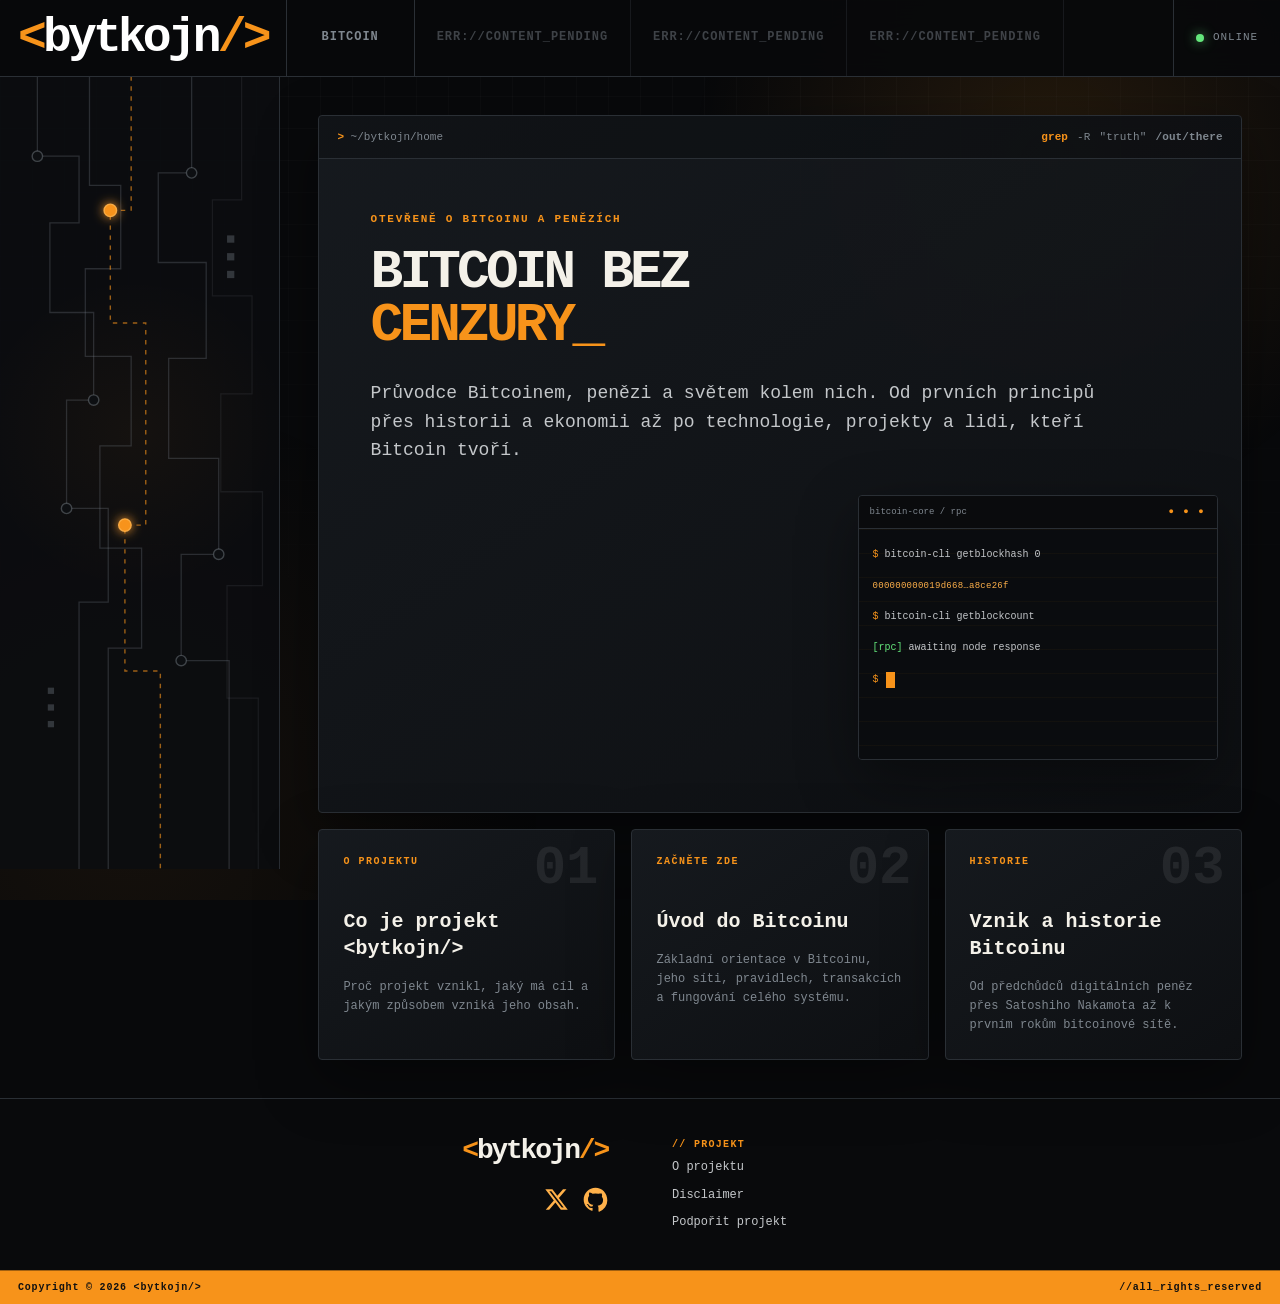
==== index.html @ 349be459 "Add files via upload" ====
<!doctype html>
<html lang="cs">
<head>
  <meta charset="utf-8">
  <meta name="viewport" content="width=device-width, initial-scale=1">
  <meta http-equiv="refresh" content="0; url=./home.html">
  <title>BYTKOJN</title>
</head>
<body>
  <script>
    window.location.replace(
      "./home.html" + window.location.search + window.location.hash
    );
  </script>
</body>
</html>
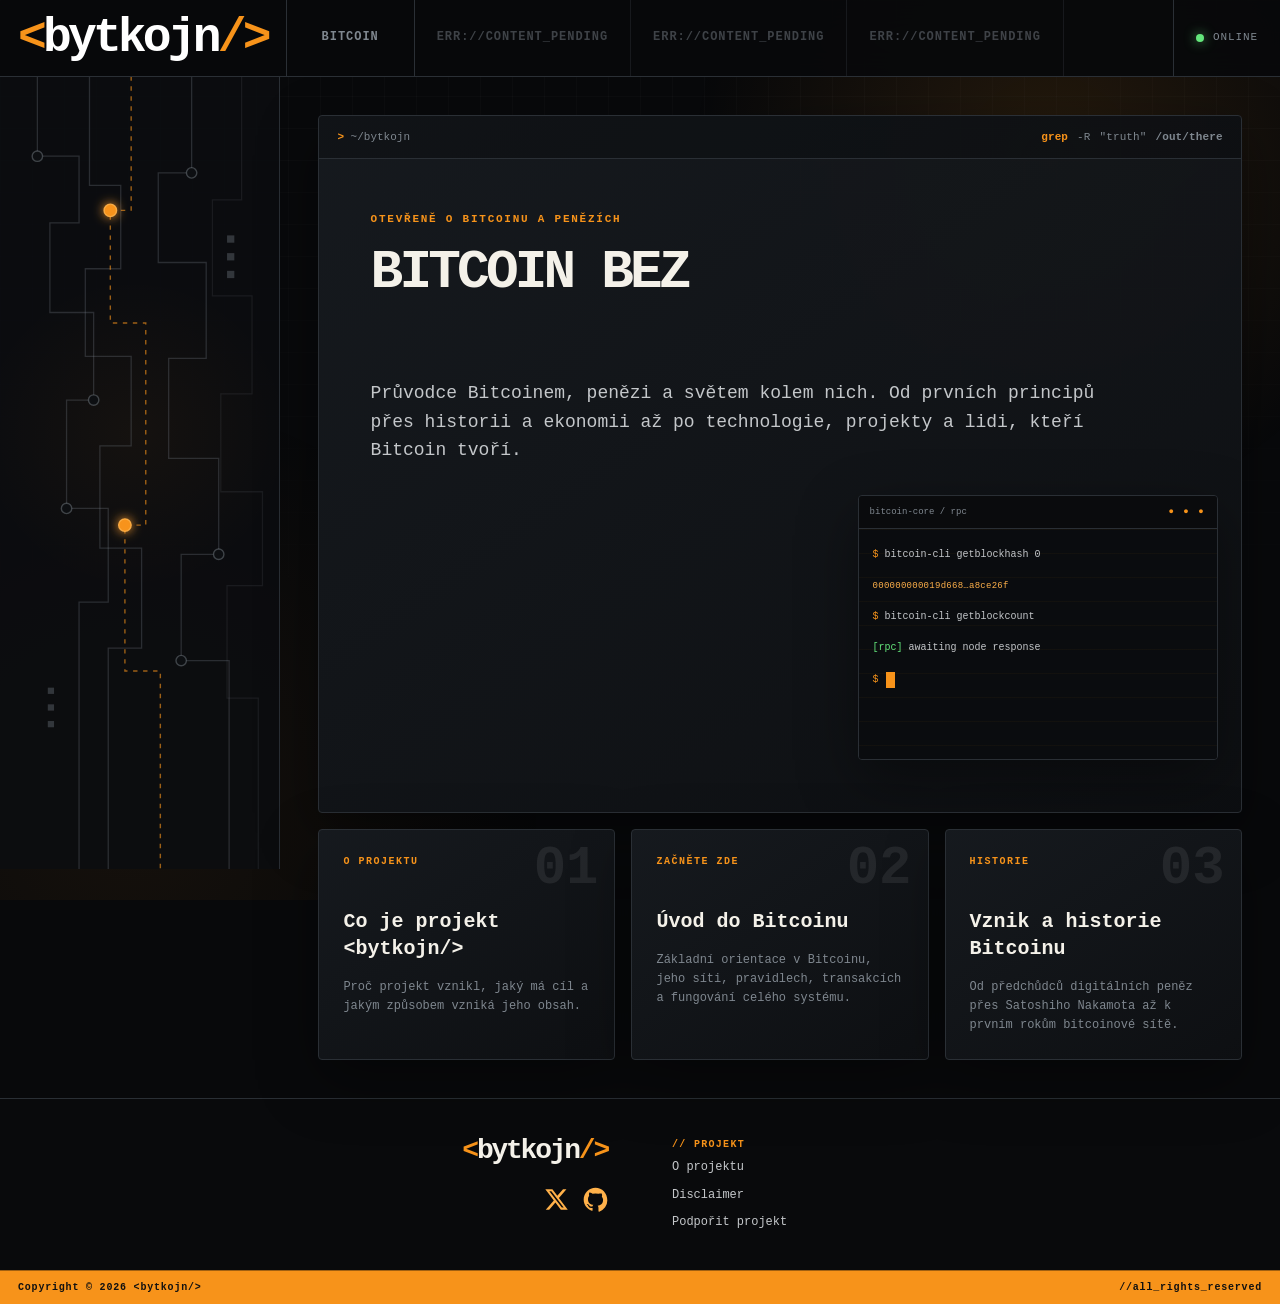
==== commit 6b110c8c: "Add files via upload" ====
--- a/index.html
+++ b/index.html
@@ -1,16 +1,235 @@
-<!doctype html>
+<!DOCTYPE html>
 <html lang="cs">
-<head>
-  <meta charset="utf-8">
-  <meta name="viewport" content="width=device-width, initial-scale=1">
-  <meta http-equiv="refresh" content="0; url=./home.html">
-  <title>BYTKOJN</title>
-</head>
-<body>
-  <script>
-    window.location.replace(
-      "./home.html" + window.location.search + window.location.hash
-    );
-  </script>
-</body>
-</html>
+  <head>
+    <meta charset="utf-8">
+    <meta name="viewport" content="width=device-width, initial-scale=1.0">
+
+    <meta
+      name="description"
+      content="&lt;bytkojn/&gt; – průvodce Bitcoinem, penězi a světem kolem nich. Od základních principů přes historii a ekonomii až po technologie."
+    >
+    <meta name="theme-color" content="#0a0b0d">
+
+    <meta property="og:locale" content="cs_CZ">
+    <meta property="og:type" content="website">
+    <meta property="og:site_name" content="&lt;bytkojn/&gt;">
+    <meta
+      property="og:title"
+      content="&lt;bytkojn/&gt; // Otevřeně o Bitcoinu a penězích"
+    >
+    <meta
+      property="og:description"
+      content="Průvodce Bitcoinem, penězi a světem kolem nich."
+    >
+    <meta property="og:url" content="https://bytkojn.cz/">
+
+    <meta name="twitter:card" content="summary">
+    <meta
+      name="twitter:title"
+      content="&lt;bytkojn/&gt; // Otevřeně o Bitcoinu a penězích"
+    >
+    <meta
+      name="twitter:description"
+      content="Průvodce Bitcoinem, penězi a světem kolem nich."
+    >
+
+    <link rel="canonical" href="https://bytkojn.cz/">
+    <link rel="icon" href="assets/media/favicon.svg" type="image/svg+xml">
+    <link rel="stylesheet" href="assets/css/styles.css?v=20260813-1">
+
+    <title>&lt;bytkojn/&gt; // Otevřeně o Bitcoinu a penězích</title>
+  </head>
+
+  <body class="page-home">
+    <div class="background-grid" aria-hidden="true"></div>
+
+    <header class="topbar" id="siteHeader"></header>
+
+    <div class="app-shell">
+      <aside
+        class="sidebar is-home"
+        id="sidebar"
+        aria-label="Dekorativní motiv úvodní stránky"
+        aria-hidden="true"
+      >
+        <div class="sidebar-home-visual" aria-hidden="true">
+          <svg
+            class="sidebar-circuit"
+            viewBox="0 0 280 760"
+            preserveAspectRatio="xMidYMid slice"
+          >
+            <defs>
+              <filter id="circuitGlow" x="-100%" y="-100%" width="300%" height="300%">
+                <feGaussianBlur stdDeviation="5" result="blur"></feGaussianBlur>
+                <feMerge>
+                  <feMergeNode in="blur"></feMergeNode>
+                  <feMergeNode in="SourceGraphic"></feMergeNode>
+                </feMerge>
+              </filter>
+            </defs>
+
+            <path
+              class="circuit-trace"
+              d="M42 0 V76 H82 V140 H54 V226 H96 V310 H70 V414 H110 V504 H82 V760"
+            ></path>
+            <path
+              class="circuit-trace"
+              d="M92 0 V104 H122 V184 H88 V268 H132 V354 H102 V452 H142 V548 H110 V760"
+            ></path>
+            <path
+              class="circuit-trace"
+              d="M190 0 V92 H158 V178 H204 V270 H168 V366 H216 V458 H180 V560 H226 V760"
+            ></path>
+            <path
+              class="circuit-trace circuit-trace-faint"
+              d="M238 0 V118 H210 V210 H248 V304 H218 V398 H258 V488 H224 V596 H254 V760"
+            ></path>
+            <path
+              class="circuit-trace circuit-trace-active"
+              d="M132 0 V128 H112 V236 H146 V430 H126 V570 H160 V760"
+            ></path>
+
+            <circle class="circuit-node" cx="42" cy="76" r="5"></circle>
+            <circle class="circuit-node" cx="96" cy="310" r="5"></circle>
+            <circle class="circuit-node" cx="70" cy="414" r="5"></circle>
+            <circle class="circuit-node" cx="190" cy="92" r="5"></circle>
+            <circle class="circuit-node" cx="216" cy="458" r="5"></circle>
+            <circle class="circuit-node" cx="180" cy="560" r="5"></circle>
+
+            <circle
+              class="circuit-node circuit-node-active"
+              cx="112"
+              cy="128"
+              r="6"
+              filter="url(#circuitGlow)"
+            ></circle>
+            <circle
+              class="circuit-node circuit-node-active circuit-node-delay"
+              cx="126"
+              cy="430"
+              r="6"
+              filter="url(#circuitGlow)"
+            ></circle>
+
+            <g class="circuit-marks">
+              <rect x="224" y="152" width="7" height="7"></rect>
+              <rect x="224" y="169" width="7" height="7"></rect>
+              <rect x="224" y="186" width="7" height="7"></rect>
+              <rect x="52" y="586" width="6" height="6"></rect>
+              <rect x="52" y="602" width="6" height="6"></rect>
+              <rect x="52" y="618" width="6" height="6"></rect>
+            </g>
+          </svg>
+        </div>
+      </aside>
+
+      <main class="content-area" id="mainContent">
+        <section class="hero-panel">
+          <div class="terminal-bar">
+            <div class="terminal-path">~/bytkojn</div>
+
+            <div class="terminal-meta" aria-label="Terminálový motiv">
+              <span class="term-cmd">grep</span>
+              <span class="term-flag">-R</span>
+              <span class="term-query">"truth"</span>
+              <span class="term-search-path">/out/there</span>
+            </div>
+          </div>
+
+          <div class="hero-layout">
+            <div class="hero-copy">
+              <p class="hero-kicker">OTEVŘENĚ O BITCOINU A PENĚZÍCH</p>
+
+              <h1 id="contentTitle" aria-label="Bitcoin bez pozlátka">
+                Bitcoin bez
+                <span class="rotating-line">
+                  <span class="rotating-word" id="rotatingWord" aria-hidden="true">
+                    pozlátka
+                  </span>
+                </span>
+              </h1>
+
+              <p class="hero-lead">
+                Průvodce Bitcoinem, penězi a světem kolem nich. Od prvních
+                principů přes historii a ekonomii až po technologie, projekty a lidi,
+                kteří Bitcoin tvoří.
+              </p>
+            </div>
+
+            <div class="node-card" aria-label="Ukázka příkazu Bitcoin Core">
+              <div class="node-card-header">
+                <span>bitcoin-core / rpc</span>
+                <span class="window-dots" aria-hidden="true">● ● ●</span>
+              </div>
+
+              <div class="node-screen">
+                <p>
+                  <span class="prompt">$</span>
+                  bitcoin-cli getblockhash 0
+                </p>
+
+                <p class="hash-output">000000000019d668…a8ce26f</p>
+
+                <p>
+                  <span class="prompt">$</span>
+                  bitcoin-cli getblockcount
+                </p>
+
+                <p>
+                  <span class="log-ok">[rpc]</span>
+                  awaiting node response
+                </p>
+
+                <p class="cursor-line">
+                  <span class="prompt">$</span>
+                  <span class="cursor" aria-hidden="true"></span>
+                </p>
+              </div>
+            </div>
+          </div>
+        </section>
+
+        <section class="card-grid" aria-label="Vybraná témata">
+          <a class="info-card" href="projekt/o-projektu.html">
+            <span class="card-index">01</span>
+            <p class="card-label">O PROJEKTU</p>
+            <h2>Co je projekt &lt;bytkojn/&gt;</h2>
+            <p>
+              Proč projekt vznikl, jaký má cíl a jakým způsobem vzniká jeho obsah.
+            </p>
+          </a>
+
+          <a class="info-card" href="bitcoin/uvod.html">
+            <span class="card-index">02</span>
+            <p class="card-label">ZAČNĚTE ZDE</p>
+            <h2>Úvod do Bitcoinu</h2>
+            <p>
+              Základní orientace v Bitcoinu, jeho síti, pravidlech, transakcích
+              a fungování celého systému.
+            </p>
+          </a>
+
+          <a class="info-card" href="bitcoin/vznik-a-historie.html">
+            <span class="card-index">03</span>
+            <p class="card-label">HISTORIE</p>
+            <h2>Vznik a historie Bitcoinu</h2>
+            <p>
+              Od předchůdců digitálních peněz přes Satoshiho Nakamota až k prvním
+              rokům bitcoinové sítě.
+            </p>
+          </a>
+        </section>
+      </main>
+    </div>
+
+    <footer class="site-footer" id="siteFooter"></footer>
+
+    <noscript>
+      <div class="noscript-message">
+        Bez JavaScriptu zůstává obsah stránky dostupný; vypnuté budou pouze drobné interakce.
+      </div>
+    </noscript>
+
+    <script src="assets/js/app.js?v=20260813-2"></script>
+  </body>
+</html>
--- a/assets/css/styles.css
+++ b/assets/css/styles.css
@@ -0,0 +1,5368 @@
+/* ========================================================================
+   BYTKOJN – HLAVNÍ STYLY
+   Tento soubor řídí celý vzhled webu: barvy, rozložení, tlačítka,
+   navigaci, responzivitu i drobné animace.
+   ======================================================================== */
+
+/* ------------------------------------------------------------------------
+   BAREVNÉ A ROZMĚROVÉ PROMĚNNÉ
+   Hodnoty zde můžeš později měnit na jednom místě.
+   ------------------------------------------------------------------------ */
+:root {
+  --bitcoin-orange: #f7931a;
+  --bitcoin-orange-light: #ffb14a;
+  --background: #08090b;
+  --background-soft: #0d0f12;
+  --panel: #111418;
+  --panel-light: #171b20;
+  --line: #2a2f35;
+  --line-strong: #3a4149;
+  --text: #f4f1e9;
+  --text-body: #c8cac7;
+  --text-soft: #c4c7ca;
+  --muted: #7f878f;
+  --success: #63e67b;
+  --warning: #f4d35e;
+  --topbar-height: 74px;
+  --sidebar-width: 280px;
+  --radius: 4px;
+  --shadow: 0 20px 60px rgba(0, 0, 0, 0.38);
+
+  /* Společné maximální šířky vycentrovaného obsahu. */
+  --content-wide: 1320px;
+  --content-article: 1180px;
+  --content-prose: 920px;
+
+  /*
+    Programátorský font bez nutnosti stahovat externí soubor.
+    Prohlížeč postupně zkouší fonty zleva. Na Windows obvykle použije
+    Cascadia Code nebo Consolas, na macOS Menlo nebo Monaco.
+  */
+  --font-mono: "Cascadia Code", "Cascadia Mono", Consolas, Menlo, Monaco, "Liberation Mono", "Courier New", monospace;
+
+}
+
+/* ------------------------------------------------------------------------
+   ZÁKLADNÍ RESET
+   Sjednocuje chování prvků v různých prohlížečích.
+   ------------------------------------------------------------------------ */
+* {
+  box-sizing: border-box;
+}
+
+html {
+  min-height: 100%;
+  scroll-behavior: smooth;
+}
+
+body {
+  min-height: 100vh;
+  margin: 0;
+  overflow-x: hidden;
+  color: var(--text);
+  background: var(--background);
+  font-family: var(--font-mono);
+  line-height: 1.6;
+}
+
+button,
+a {
+  font: inherit;
+}
+
+button {
+  color: inherit;
+}
+
+a {
+  color: inherit;
+  text-decoration: none;
+}
+
+strong {
+  color: var(--text);
+}
+
+::selection {
+  color: #111;
+  background: var(--bitcoin-orange);
+}
+
+/* ------------------------------------------------------------------------
+   POZADÍ
+   Jemná mřížka dodává technický a "node terminal" vzhled.
+   ------------------------------------------------------------------------ */
+.background-grid {
+  position: fixed;
+  inset: 0;
+  z-index: -2;
+  pointer-events: none;
+  background-image:
+    linear-gradient(rgba(255, 255, 255, 0.025) 1px, transparent 1px),
+    linear-gradient(90deg, rgba(255, 255, 255, 0.025) 1px, transparent 1px);
+  background-size: 32px 32px;
+  mask-image: linear-gradient(to bottom, black, transparent 85%);
+}
+
+body::before {
+  content: "";
+  position: fixed;
+  inset: 0;
+  z-index: -1;
+  pointer-events: none;
+  background:
+    radial-gradient(circle at 82% 18%, rgba(247, 147, 26, 0.12), transparent 28%),
+    radial-gradient(circle at 10% 90%, rgba(247, 147, 26, 0.06), transparent 30%);
+}
+
+/* ------------------------------------------------------------------------
+   HORNÍ HORIZONTÁLNÍ PANEL
+   position: sticky drží panel nahoře při rolování.
+   ------------------------------------------------------------------------ */
+.topbar {
+  position: sticky;
+  top: 0;
+  z-index: 50;
+  min-height: var(--topbar-height);
+  display: grid;
+  grid-template-columns: auto 1fr auto;
+  align-items: stretch;
+  border-bottom: 1px solid var(--line);
+  background: rgba(8, 9, 11, 0.94);
+  backdrop-filter: blur(16px);
+}
+.brand {
+  display: flex;
+  align-items: center;
+  gap: 10px;
+  min-width: var(--sidebar-width);
+  padding: 14px 24px;
+  border-right: 1px solid var(--line);
+}
+
+
+.top-navigation {
+  min-width: 0;
+  display: flex;
+  align-items: stretch;
+  overflow-x: auto;
+  scrollbar-width: thin;
+}
+
+.top-tab {
+  position: relative;
+
+  min-width: 128px;
+  padding: 0 22px;
+
+  display: inline-flex;
+  align-items: center;
+  justify-content: center;
+
+  border: 0;
+  border-right: 1px solid var(--line);
+
+  color: var(--muted);
+  background: transparent;
+
+  cursor: pointer;
+  text-transform: uppercase;
+  text-align: center;
+  letter-spacing: 0.08em;
+
+  font-size: 12px;
+  font-weight: 700;
+
+  transition:
+    color 160ms ease,
+    background 160ms ease;
+}
+
+.top-tab::after {
+  content: "";
+  position: absolute;
+  left: 18px;
+  right: 18px;
+  bottom: 0;
+  height: 3px;
+  background: var(--bitcoin-orange);
+  transform: scaleX(0);
+  transform-origin: left;
+  transition: transform 160ms ease;
+}
+
+.top-tab:hover,
+.top-tab:focus-visible {
+  color: var(--text);
+  background: rgba(255, 255, 255, 0.025);
+}
+
+.top-tab.is-active {
+  color: var(--text);
+  background: rgba(247, 147, 26, 0.06);
+}
+
+.top-tab.is-active::after {
+  transform: scaleX(1);
+}
+
+.node-status {
+  display: flex;
+  align-items: center;
+  gap: 9px;
+  padding: 0 22px;
+  border-left: 1px solid var(--line);
+  color: var(--muted);
+  font-size: 11px;
+  letter-spacing: 0.08em;
+}
+
+.status-dot {
+  width: 8px;
+  height: 8px;
+  border-radius: 50%;
+  background: var(--success);
+  box-shadow: 0 0 12px rgba(99, 230, 123, 0.75);
+}
+
+/* ------------------------------------------------------------------------
+   DVOUSLOUPCOVÉ ROZLOŽENÍ
+   Levý sloupec má pevnou šířku, pravý využije zbytek obrazovky.
+   ------------------------------------------------------------------------ */
+.app-shell {
+  min-height: calc(100vh - var(--topbar-height) - 34px);
+  display: grid;
+  grid-template-columns: var(--sidebar-width) minmax(0, 1fr);
+}
+
+/* ------------------------------------------------------------------------
+   LEVÝ VERTIKÁLNÍ PANEL
+   ------------------------------------------------------------------------ */
+/* Základní obal levého panelu.
+   Používá se jak pro úvodní grafiku, tak pro navigaci dalších sekcí. */
+.sidebar {
+  position: sticky;
+  top: var(--topbar-height);
+  align-self: start;
+
+  min-height: calc(100vh - var(--topbar-height) - 34px);
+
+  padding: 28px 18px;
+
+  border-right: 1px solid var(--line);
+
+  background: rgba(12, 14, 17, 0.92);
+}
+
+
+/* ------------------------------------------------------------------------
+   BĚŽNÁ NAVIGACE LEVÉHO PANELU
+   Zobrazuje se v Sekci 01, Sekci 02 a Sekci 03.
+   ------------------------------------------------------------------------ */
+
+.sidebar-heading {
+  padding: 0 10px 18px;
+  border-bottom: 1px solid var(--line);
+}
+
+.eyebrow {
+  color: var(--bitcoin-orange);
+
+  font-size: 10px;
+  font-weight: 800;
+  letter-spacing: 0.14em;
+}
+
+.sidebar-heading h2 {
+  margin: 8px 0 0;
+
+  font-size: 17px;
+  line-height: 1.3;
+}
+
+.side-navigation {
+  display: grid;
+  gap: 7px;
+
+  margin-top: 18px;
+}
+
+.side-link {
+  width: 100%;
+
+  display: grid;
+  grid-template-columns: 34px 1fr;
+  align-items: center;
+  gap: 8px;
+
+  padding: 12px 10px;
+
+  border: 1px solid transparent;
+  border-radius: var(--radius);
+
+  color: var(--muted);
+  background: transparent;
+
+  text-align: left;
+  cursor: pointer;
+
+  transition:
+    color 140ms ease,
+    border-color 140ms ease,
+    background 140ms ease,
+    transform 140ms ease;
+}
+
+.side-link:hover,
+.side-link:focus-visible {
+  color: var(--text);
+
+  border-color: var(--line);
+  background: var(--panel);
+
+  transform: translateX(3px);
+}
+
+.side-link.is-active {
+  color: var(--text);
+
+  border-color: rgba(247, 147, 26, 0.45);
+  background: rgba(247, 147, 26, 0.08);
+}
+
+.side-link-number {
+  color: var(--bitcoin-orange);
+  font-size: 10px;
+}
+
+.side-link-text {
+  font-size: 12px;
+  font-weight: 700;
+  letter-spacing: 0.03em;
+}
+
+.sidebar-note {
+  margin-top: 28px;
+  padding: 16px;
+
+  border: 1px dashed var(--line-strong);
+
+  color: var(--muted);
+  background: rgba(255, 255, 255, 0.015);
+
+  font-size: 11px;
+}
+
+.sidebar-note-label {
+  color: var(--bitcoin-orange);
+}
+
+.sidebar-note p {
+  margin: 8px 0 0;
+}
+
+
+/* ------------------------------------------------------------------------
+   GRAFICKÝ PANEL ÚVODNÍ STRÁNKY
+   Na úvodu nahrazuje běžnou navigaci.
+   ------------------------------------------------------------------------ */
+
+/* Ve výchozím stavu je grafika skrytá.
+   Zobrazí se pouze tehdy, když JavaScript přidá třídu is-home. */
+.sidebar-home-visual {
+  display: none;
+}
+
+
+/* Na úvodní stránce odstraníme původní odsazení,
+   aby grafika mohla využít celou plochu levého panelu. */
+.sidebar.is-home {
+  padding: 0;
+  overflow: hidden;
+}
+
+
+/* Zobrazení grafiky na úvodní stránce. */
+.sidebar.is-home .sidebar-home-visual {
+  display: block;
+}
+
+
+/* Skrytí běžné navigace na úvodní stránce. */
+.sidebar.is-home .sidebar-navigation-content {
+  display: none;
+}
+
+
+/* SVG grafika využije celou dostupnou šířku a výšku panelu. */
+.sidebar-circuit {
+  width: 100%;
+  height: calc(100vh - var(--topbar-height) - 34px);
+  min-height: 620px;
+
+  display: block;
+
+  background:
+    radial-gradient(
+      circle at 48% 45%,
+      rgba(247, 147, 26, 0.045),
+      transparent 34%
+    );
+}
+
+
+/* Základní šedé obvodové cesty. */
+.circuit-trace {
+  fill: none;
+
+  stroke: rgba(127, 135, 143, 0.27);
+  stroke-width: 1.3;
+  stroke-linecap: square;
+  stroke-linejoin: miter;
+
+  vector-effect: non-scaling-stroke;
+}
+
+
+/* Slabší vedlejší cesta. */
+.circuit-trace-faint {
+  stroke: rgba(127, 135, 143, 0.13);
+}
+
+
+/* Oranžová aktivní cesta. */
+.circuit-trace-active {
+  stroke: rgba(247, 147, 26, 0.62);
+  stroke-width: 1.4;
+
+  stroke-dasharray: 3 7;
+
+  animation: circuitSignal 12s linear infinite;
+}
+
+
+/* Běžné tlumené uzly. */
+.circuit-node {
+  fill: #0d0f12;
+
+  stroke: rgba(127, 135, 143, 0.45);
+  stroke-width: 1.4;
+
+  vector-effect: non-scaling-stroke;
+}
+
+
+/* Zvýrazněné oranžové uzly. */
+.circuit-node-active {
+  fill: var(--bitcoin-orange);
+  stroke: rgba(255, 177, 74, 0.9);
+
+  animation: circuitPulse 3.4s ease-in-out infinite;
+}
+
+
+/* Druhý aktivní uzel bliká s časovým posunem. */
+.circuit-node-delay {
+  animation-delay: 1.7s;
+}
+
+
+/* Drobné technické značky. */
+.circuit-marks {
+  fill: rgba(127, 135, 143, 0.34);
+}
+
+
+/* Pomalý pohyb čárkovaného oranžového signálu. */
+@keyframes circuitSignal {
+  to {
+    stroke-dashoffset: -100;
+  }
+}
+
+
+/* Jemné rozsvěcení oranžových uzlů. */
+@keyframes circuitPulse {
+  0%,
+  100% {
+    opacity: 0.55;
+  }
+
+  50% {
+    opacity: 1;
+  }
+}
+
+/* ------------------------------------------------------------------------
+   HLAVNÍ OBSAH
+   ------------------------------------------------------------------------ */
+.content-area {
+  min-width: 0;
+  padding: clamp(20px, 3vw, 44px);
+}
+
+/*
+  Levá navigace zůstává u levého okraje. Hlavní obsah uvnitř pravé části
+  je na širokých monitorech vycentrovaný a neroztahuje se bez omezení.
+*/
+.content-area > * {
+  width: min(var(--content-wide), 100%);
+  margin-left: auto;
+  margin-right: auto;
+}
+
+/* Dlouhé články používají užší čtecí rámec než grafické rozcestníky. */
+.page-bitcoin-article .content-area > .article-panel,
+.simple-page .simple-page-wrap {
+  width: min(var(--content-article), 100%);
+}
+
+.hero-panel,
+.info-card,
+.manifesto-panel,
+.node-card {
+  border: 1px solid var(--line);
+  border-radius: var(--radius);
+  background: linear-gradient(145deg, rgba(23, 27, 32, 0.94), rgba(14, 16, 19, 0.96));
+  box-shadow: var(--shadow);
+}
+
+.hero-panel {
+  position: relative;
+  overflow: hidden;
+}
+
+/* ------------------------------------------------------------------------
+   TERMINÁLOVÁ LIŠTA HLAVNÍHO PANELU
+   Vlevo zobrazuje aktuální cestu.
+   Vpravo je příkaz hledající výraz "truth" ve složce /out/there.
+   ------------------------------------------------------------------------ */
+
+.terminal-bar {
+  min-height: 43px;
+  display: flex;
+  align-items: center;
+  justify-content: space-between;
+  gap: 24px;
+
+  padding: 0 18px;
+  border-bottom: 1px solid var(--line);
+
+  color: var(--muted);
+  background: rgba(0, 0, 0, 0.24);
+
+  font-size: 11px;
+}
+
+/* Levá část terminálové lišty. */
+.terminal-path {
+  min-width: 0;
+  overflow: hidden;
+  white-space: nowrap;
+  text-overflow: ellipsis;
+}
+
+/* Oranžová šipka před cestou. */
+.terminal-path::before {
+  content: "> ";
+  color: var(--bitcoin-orange);
+  font-weight: 800;
+}
+
+/* Pravá část terminálové lišty. */
+.terminal-meta {
+  display: flex;
+  align-items: center;
+  gap: 9px;
+
+  flex: 0 0 auto;
+  white-space: nowrap;
+
+  font-size: 11px;
+  font-weight: 700;
+  letter-spacing: 0.01em;
+}
+
+/* Příkaz grep. */
+.term-cmd {
+  color: var(--bitcoin-orange);
+}
+
+/* Parametr příkazu -R. */
+.term-flag {
+  color: var(--muted);
+  font-weight: 400;
+}
+
+/* Hledaný výraz. */
+.term-query {
+  color: var(--muted);
+  font-weight: 400;
+}
+
+/* Cesta, ve které se hledá. */
+.term-search-path {
+  color: var(--muted);
+}
+
+.hero-layout {
+  position: relative;
+  z-index: 1;
+  display: grid;
+
+  /* Text vlevo, úzký terminál vpravo. */
+  grid-template-columns: minmax(0, 1fr) 290px;
+
+  gap: clamp(24px, 3vw, 48px);
+
+  /* Oba sloupce začínají nahoře. */
+  align-items: start;
+
+  padding: clamp(34px, 6vw, 84px);
+}
+
+.hero-kicker {
+  margin: 0 0 18px;
+  color: var(--bitcoin-orange);
+  font-size: 11px;
+  font-weight: 800;
+  letter-spacing: 0.16em;
+}
+
+/* ------------------------------------------------------------------------
+   HLAVNÍ DYNAMICKÝ NADPIS
+   Pevná část zní "Bitcoin bez" a poslední slovo mění JavaScript.
+   ------------------------------------------------------------------------ */
+
+.hero-copy {
+  min-width: 0;
+}
+
+.hero-copy h1 {
+  max-width: 820px;
+  margin: 0;
+
+  font-size: clamp(42px, 7vw, 96px);
+  line-height: 0.98;
+  letter-spacing: -0.07em;
+  text-transform: uppercase;
+}
+
+/*
+  Všechna rotující slova mají stále stejnou velikost.
+  Nadpis je jen celkově nastavený tak, aby se vešel vedle kompaktního terminálu.
+*/
+.page-home .hero-copy h1 {
+  max-width: 100%;
+  font-size: clamp(40px, 4.25vw, 68px);
+}
+
+
+/* Slovo, které se bude měnit:
+   pozlátka, mýtů, humbuku, zkratek... */
+.rotating-word {
+  display: inline-block;
+  color: var(--bitcoin-orange);
+
+  transition:
+    opacity 220ms ease,
+    transform 220ms ease;
+}
+
+/* Celý měnící se výraz je vždy na samostatném druhém řádku. */
+.rotating-line {
+  display: block;
+
+  /* Slovo a kurzor se od sebe neoddělí. */
+  white-space: nowrap;
+}
+
+/* JavaScript tuto třídu krátce přidá před výměnou slova. */
+.rotating-word.is-changing {
+  opacity: 0;
+  transform: translateY(-0.15em);
+}
+
+/* Blikající podtržítko je součástí měnícího se slova.
+   Při výměně proto zmizí a pohne se společně s ním. */
+.rotating-word::after {
+  content: "_";
+  display: inline-block;
+  margin-left: 0;
+
+  color: var(--bitcoin-orange);
+  animation: terminal-cursor-blink 1s step-end infinite;
+}
+
+.hero-lead {
+  max-width: 760px;
+  margin: 26px 0 0;
+  color: var(--text-soft);
+  font-size: clamp(14px, 1.5vw, 18px);
+}
+
+.hero-actions {
+  display: flex;
+  flex-wrap: wrap;
+  gap: 12px;
+  margin-top: 32px;
+}
+
+.primary-button,
+.secondary-button {
+  min-height: 46px;
+  display: inline-flex;
+  align-items: center;
+  justify-content: center;
+  padding: 0 18px;
+  border: 1px solid var(--bitcoin-orange);
+  border-radius: var(--radius);
+  cursor: pointer;
+  font-size: 11px;
+  font-weight: 900;
+  letter-spacing: 0.08em;
+  transition: transform 140ms ease, box-shadow 140ms ease, background 140ms ease, color 140ms ease;
+}
+
+.primary-button {
+  color: #111;
+  background: var(--bitcoin-orange);
+}
+
+.secondary-button {
+  color: var(--bitcoin-orange-light);
+  background: transparent;
+}
+
+.primary-button:hover,
+.secondary-button:hover,
+.primary-button:focus-visible,
+.secondary-button:focus-visible {
+  transform: translateY(-2px);
+  box-shadow: 0 10px 24px rgba(247, 147, 26, 0.18);
+}
+
+.secondary-button:hover,
+.secondary-button:focus-visible {
+  color: #111;
+  background: var(--bitcoin-orange);
+}
+
+/* ------------------------------------------------------------------------
+   TERMINÁLOVÁ KARTA
+   ------------------------------------------------------------------------ */
+.node-card {
+  width: 290px;
+  min-width: 0;
+
+  justify-self: end;
+  align-self: start;
+
+  /* Žádný posun směrem dolů. */
+  margin-top: 0;
+
+  overflow: hidden;
+  transform: rotate(0.6deg);
+}
+
+.node-card-header {
+  display: flex;
+  justify-content: space-between;
+  gap: 20px;
+  padding: 11px 14px;
+  border-bottom: 1px solid var(--line);
+  color: var(--muted);
+  background: #0a0b0d;
+  font-size: 10px;
+}
+
+.window-dots {
+  color: var(--bitcoin-orange);
+  letter-spacing: 4px;
+}
+
+.node-screen {
+  height: 335px;
+  padding: 24px 18px;
+  overflow: hidden;
+
+  color: var(--text-soft);
+
+  background:
+    linear-gradient(rgba(247, 147, 26, 0.035) 1px, transparent 1px),
+    #0a0c0f;
+
+  background-size: 100% 26px;
+  font-size: 11px;
+  line-height: 1.7;
+}
+
+.node-screen p {
+  margin: 0 0 20px;
+}
+
+/* Zkrácený hash genesis bloku v terminálu. */
+.hash-output {
+  color: var(--bitcoin-orange-light);
+  font-size: 10px;
+  letter-spacing: 0.03em;
+}
+
+.prompt,
+.log-warn {
+  color: var(--bitcoin-orange);
+}
+
+.log-ok {
+  color: var(--success);
+}
+
+.cursor-line {
+  display: flex;
+  align-items: center;
+  gap: 7px;
+}
+
+.cursor {
+  width: 9px;
+  height: 16px;
+  display: inline-block;
+  background: var(--bitcoin-orange);
+
+  /* Pouze dva stavy: viditelný / neviditelný. */
+  animation: cursor-blink 0.9s step-end infinite;
+}
+
+@keyframes cursor-blink {
+  0%,
+  49% {
+    opacity: 1;
+  }
+
+  50%,
+  100% {
+    opacity: 0;
+  }
+}
+
+/* ------------------------------------------------------------------------
+   INFORMAČNÍ KARTY
+   ------------------------------------------------------------------------ */
+.card-grid {
+  display: grid;
+  grid-template-columns: repeat(3, minmax(0, 1fr));
+  gap: 16px;
+  margin-top: 16px;
+  margin-left: auto;
+  margin-right: auto;
+}
+
+.info-card {
+  position: relative;
+  min-height: 230px;
+  display: block;
+  padding: 24px;
+  overflow: hidden;
+
+  /* Odkaz nebude mít vlastní barvu ani podtržení. */
+  color: inherit;
+  text-decoration: none;
+
+  transition:
+    transform 160ms ease,
+    border-color 160ms ease,
+    box-shadow 160ms ease,
+    background 160ms ease;
+}
+
+/* Klikací karta. */
+.info-card[href] {
+  cursor: pointer;
+}
+
+/* Reakce při najetí myší. */
+.info-card[href]:hover {
+  transform: translateY(-4px);
+  border-color: rgba(247, 147, 26, 0.7);
+
+  background:
+    linear-gradient(
+      145deg,
+      rgba(247, 147, 26, 0.08),
+      rgba(14, 16, 19, 0.96)
+    );
+
+  box-shadow:
+    0 26px 64px rgba(0, 0, 0, 0.5),
+    0 0 24px rgba(247, 147, 26, 0.08);
+}
+
+/* Ovládání pomocí klávesnice. */
+.info-card[href]:focus-visible {
+  outline: 2px solid var(--bitcoin-orange);
+  outline-offset: 3px;
+}
+
+/* Karta bez zadané adresy nebude působit klikacím dojmem. */
+.info-card:not([href]) {
+  cursor: default;
+}
+
+
+.card-index {
+  position: absolute;
+  top: 12px;
+  right: 16px;
+  color: rgba(255, 255, 255, 0.08);
+  font-size: 54px;
+  font-weight: 900;
+  line-height: 1;
+}
+
+.card-label {
+  margin: 0 0 38px;
+  color: var(--bitcoin-orange);
+  font-size: 10px;
+  font-weight: 900;
+  letter-spacing: 0.15em;
+}
+
+.info-card h2 {
+  position: relative;
+  margin: 0;
+  font-size: 20px;
+  line-height: 1.35;
+}
+
+.info-card p:last-child {
+  position: relative;
+  margin: 16px 0 0;
+  color: var(--muted);
+  font-size: 12px;
+}
+
+/* ------------------------------------------------------------------------
+   SPODNÍ STAVOVÝ PANEL
+   ------------------------------------------------------------------------ */
+/* ------------------------------------------------------------------------
+   HLAVNÍ PATIČKA WEBU
+   ------------------------------------------------------------------------ */
+.site-footer {
+  border-top: 1px solid var(--line);
+  background: #090a0c;
+}
+
+.footer-main {
+  width: 100%;
+
+  display: grid;
+
+  /* Dva stejně široké kompaktní sloupce. */
+  grid-template-columns: 220px 220px;
+
+  /* Pevná, relativně malá mezera kolem středu obrazovky. */
+  column-gap: 64px;
+
+  /* Celá dvojice je přesně uprostřed obrazovky. */
+  justify-content: center;
+  align-items: start;
+
+  /* Výšla footeru */
+  padding:
+    clamp(26px, 3vw, 38px)
+    24px;
+}
+
+/* Logo a sociální odkazy. */
+.footer-identity {
+  display: flex;
+  flex-direction: column;
+  align-items: flex-end;
+  gap: 22px;
+}
+
+
+/* Stejný vzhled jako hlavní logo, ale bez rozměrů horního panelu. */
+.footer-brand {
+  display: inline-flex;
+  align-items: center;
+
+  font-family: var(--font-mono);
+  font-size: 1.75rem;
+  font-weight: 700;
+  line-height: 1;
+  letter-spacing: -0.08em;
+
+  white-space: nowrap;
+}
+
+.footer-brand-name {
+  color: var(--text);
+}
+
+.footer-brand:hover .footer-brand-name {
+  color: var(--bitcoin-orange);
+}
+
+.footer-brand:hover .brand-bracket,
+.footer-brand:hover .brand-slash {
+  color: var(--text);
+}
+
+
+/* Ikony X a GitHub. */
+.footer-socials {
+  display: flex;
+  align-items: center;
+  gap: 14px;
+}
+
+.footer-social-link {
+  width: 25px;
+  height: 25px;
+  display: inline-flex;
+  align-items: center;
+  justify-content: center;
+
+  color: var(--bitcoin-orange-light);
+
+  transition:
+    color 150ms ease,
+    transform 150ms ease,
+    filter 150ms ease;
+}
+
+.footer-social-link svg {
+  width: 100%;
+  height: 100%;
+  fill: currentColor;
+}
+
+.footer-social-link:hover,
+.footer-social-link:focus-visible {
+  color: var(--bitcoin-orange);
+  transform: translateY(-2px);
+  filter: drop-shadow(0 0 7px rgba(247, 147, 26, 0.35));
+}
+
+
+/* Odkazy projektu. */
+.footer-project {
+  min-width: 0;
+  display: flex;
+  flex-direction: column;
+  align-items: flex-start;
+
+  /*
+    Celý pravý blok posuneme trochu níž, aby byl nadpis // PROJEKT
+    přibližně v ose s logem <bytkojn/>.
+  */
+  gap: 0;
+}
+
+.footer-heading {
+  /*
+    Odkazy držíme blíž k nadpisu // PROJEKT.
+  */
+  margin: 0 0 5px;
+
+  color: var(--bitcoin-orange);
+
+  font-size: 10px;
+  font-weight: 900;
+  letter-spacing: 0.13em;
+}
+
+.footer-project a {
+  color: var(--text-soft);
+  font-size: 12px;
+
+  transition:
+    color 150ms ease,
+    transform 150ms ease;
+}
+
+/* Mezera až mezi jednotlivými odkazy, ne mezi nadpisem a prvním odkazem. */
+.footer-project a + a {
+  margin-top: 8px;
+}
+
+/* Na mobilu už není potřeba pravý blok vertikálně posouvat. */
+@media (max-width: 760px) {
+  .footer-project {
+    padding-top: 0;
+  }
+}
+
+.footer-project a:hover,
+.footer-project a:focus-visible {
+  color: var(--bitcoin-orange);
+  transform: translateX(3px);
+}
+
+/* ------------------------------------------------------------------------
+   SPODNÍ ORANŽOVÁ STAVOVÁ LIŠTA
+   ------------------------------------------------------------------------ */
+.statusbar {
+  min-height: 34px;
+
+  display: flex;
+  align-items: center;
+  justify-content: space-between;
+  gap: 20px;
+
+  padding: 0 18px;
+  border-top: 1px solid rgba(0, 0, 0, 0.35);
+
+  color: #111;
+  background: var(--bitcoin-orange);
+
+  font-size: 10px;
+  font-weight: 900;
+  line-height: 1;
+  letter-spacing: 0.08em;
+}
+
+.footer-signature {
+  white-space: nowrap;
+}
+
+.back-to-top {
+  --back-to-top-offset: 22px;
+
+  position: fixed;
+  right: 22px;
+  bottom: var(--back-to-top-offset);
+  z-index: 80;
+
+  width: 42px;
+  height: 42px;
+  display: grid;
+  place-items: center;
+
+  padding: 0;
+  border: 1px solid rgba(247, 147, 26, 0.52);
+  border-radius: 3px;
+
+  color: var(--bitcoin-orange-light);
+  background: rgba(8, 10, 13, 0.92);
+  box-shadow:
+    0 10px 28px rgba(0, 0, 0, 0.34),
+    0 0 0 1px rgba(255, 255, 255, 0.015);
+
+  font-family: var(--font-mono);
+  font-size: 20px;
+  font-weight: 800;
+  line-height: 1;
+
+  cursor: pointer;
+  user-select: none;
+
+  opacity: 0;
+  visibility: hidden;
+  pointer-events: none;
+  transform: translateY(8px);
+
+  backdrop-filter: blur(12px);
+
+  transition:
+    opacity 160ms ease,
+    visibility 160ms ease,
+    transform 160ms ease,
+    color 140ms ease,
+    background 140ms ease,
+    border-color 140ms ease,
+    box-shadow 140ms ease,
+    bottom 160ms ease;
+}
+
+.back-to-top.is-visible {
+  opacity: 1;
+  visibility: visible;
+  pointer-events: auto;
+  transform: translateY(0);
+}
+
+.back-to-top:hover,
+.back-to-top:focus-visible {
+  color: #111;
+  border-color: var(--bitcoin-orange);
+  background: var(--bitcoin-orange);
+  box-shadow:
+    0 12px 30px rgba(0, 0, 0, 0.42),
+    0 0 18px rgba(247, 147, 26, 0.16);
+  outline: none;
+}
+
+.back-to-top:active {
+  transform: translateY(1px);
+}
+
+
+/* ------------------------------------------------------------------------
+   ANIMACE
+   ------------------------------------------------------------------------ */
+@keyframes blink {
+  50% {
+    opacity: 0;
+  }
+}
+
+/* Kurzoru nastaví pouze dva stavy:
+   buď je plně viditelný, nebo úplně neviditelný. */
+@keyframes terminal-cursor-blink {
+  0%,
+  49% {
+    opacity: 1;
+  }
+
+  50%,
+  100% {
+    opacity: 0;
+  }
+}
+
+/* ------------------------------------------------------------------------
+   RESPONZIVITA PRO TABLETY
+   ------------------------------------------------------------------------ */
+@media (max-width: 1050px) {
+  :root {
+    --sidebar-width: 230px;
+  }
+
+  .node-status {
+    display: none;
+  }
+
+  .topbar {
+    grid-template-columns: auto 1fr;
+  }
+
+  .node-card {
+    max-width: 620px;
+    transform: none;
+  }
+
+  .card-grid {
+    grid-template-columns: 1fr;
+  }
+
+  .info-card {
+    min-height: 190px;
+  }
+}
+
+/* Na užších obrazovkách se terminál přesune pod hlavní text. */
+@media (max-width: 850px) {
+  .hero-layout {
+    grid-template-columns: 1fr;
+  }
+
+  .node-card {
+    width: min(420px, 100%);
+    max-width: none;
+    justify-self: end;
+    transform: none;
+  }
+}
+
+
+/* ========================================================================
+   KOMPAKTNÍ TERMINÁL NA ÚVODNÍ STRÁNCE
+   Nadpis má stále jednotnou velikost. Místo jeho průběžného zmenšování
+   zabírá terminál méně místa a je přitažený blíž k pravému okraji panelu.
+   ======================================================================== */
+.page-home .hero-layout {
+  grid-template-columns: minmax(0, 1fr) 232px;
+  gap: clamp(14px, 1.7vw, 26px);
+  padding:
+    clamp(34px, 4vw, 56px)
+    clamp(18px, 1.8vw, 28px)
+    clamp(34px, 4vw, 56px)
+    clamp(34px, 4vw, 56px);
+}
+
+.page-home .node-card {
+  width: 232px;
+  justify-self: end;
+  margin-top: 0;
+  transform: none;
+}
+
+.page-home .node-card-header {
+  padding: 9px 11px;
+  gap: 10px;
+  font-size: 9px;
+}
+
+.page-home .window-dots {
+  letter-spacing: 2px;
+}
+
+.page-home .node-screen {
+  height: 260px;
+  padding: 18px 14px;
+  background-size: 100% 24px;
+  font-size: 10px;
+  line-height: 1.65;
+}
+
+.page-home .node-screen p {
+  margin-bottom: 15px;
+}
+
+.page-home .hash-output {
+  font-size: 9px;
+}
+
+/*
+  Terminál zůstává vpravo, dokud má nadpis rozumný prostor.
+  Pod text se přesune až na užších noteboocích a při větším přiblížení.
+*/
+@media (max-width: 1480px) {
+  .page-home .hero-layout {
+    grid-template-columns: 1fr;
+  }
+
+  .page-home .node-card {
+    width: min(360px, 100%);
+    justify-self: end;
+    margin-top: 8px;
+  }
+
+  .page-home .node-screen {
+    height: 230px;
+  }
+}
+
+/* ------------------------------------------------------------------------
+   RESPONZIVITA PRO MOBILY
+   Na malém displeji se levý panel přesune nad hlavní obsah.
+   ------------------------------------------------------------------------ */
+@media (max-width: 760px) {
+  :root {
+    --topbar-height: auto;
+  }
+
+  .topbar {
+    position: relative;
+    display: block;
+  }
+.brand {
+    min-width: 0;
+    border-right: 0;
+    border-bottom: 1px solid var(--line);
+  }
+
+  .top-navigation {
+    min-height: 58px;
+  }
+
+  .top-tab {
+    min-width: 118px;
+  }
+
+  .app-shell {
+    display: block;
+  }
+
+  .sidebar {
+    position: relative;
+    top: auto;
+    min-height: auto;
+    border-right: 0;
+    border-bottom: 1px solid var(--line);
+  }
+
+  .side-navigation {
+    grid-template-columns: repeat(2, minmax(0, 1fr));
+  }
+
+  .hero-layout {
+    padding: 28px 22px 34px;
+  }
+
+  .page-bitcoin .hero-kicker {
+  margin-bottom: 12px;
+}
+
+  .hero-copy h1 {
+    font-size: clamp(38px, 15vw, 62px);
+  }
+
+  .manifesto-panel {
+    grid-template-columns: 1fr;
+    gap: 20px;
+  }
+
+  .footer-main {
+    width: min(100% - 40px, 480px);
+    max-width: none;
+    margin-inline: auto;
+
+    grid-template-columns: 1fr;
+    row-gap: 36px;
+
+    padding-block: 26px;
+  }
+
+  .statusbar {
+    flex-direction: row;
+    align-items: center;
+    justify-content: space-between;
+    flex-wrap: wrap;
+
+    gap: 6px 18px;
+    padding: 8px 14px;
+
+    font-size: 9px;
+  }
+
+  .back-to-top {
+    --back-to-top-offset: 14px;
+
+    right: 14px;
+    width: 40px;
+    height: 40px;
+    font-size: 19px;
+  }
+
+  /* Dekorativní levý panel na telefonu vůbec nezobrazujeme. */
+  .sidebar.is-home {
+    display: none;
+  }
+}
+
+@media (max-width: 460px) {
+  .content-area {
+    padding: 14px;
+  }
+
+  .side-navigation {
+    grid-template-columns: 1fr;
+  }
+
+  .hero-actions {
+    display: grid;
+  }
+
+  .primary-button,
+  .secondary-button {
+    width: 100%;
+  }
+}
+
+/* ------------------------------------------------------------------------
+   OMEZENÍ ANIMACÍ PRO UŽIVATELE, KTEŘÍ JE NECHTĚJÍ
+   ------------------------------------------------------------------------ */
+@media (prefers-reduced-motion: reduce) {
+  *,
+  *::before,
+  *::after {
+    scroll-behavior: auto !important;
+    animation-duration: 0.001ms !important;
+    animation-iteration-count: 1 !important;
+    transition-duration: 0.001ms !important;
+  }
+}
+
+/* ------------------------------------------------------------------------
+   LOGO <bytkojn/>
+   ------------------------------------------------------------------------ */
+.brand {
+  /* Logo zůstává součástí levé části horního panelu. */
+  display: flex;
+  align-items: center;
+
+  /* U textového loga nechceme mezery mezi jednotlivými span prvky. */
+  gap: 0;
+
+  /* Menší boční odsazení nechá logu více prostoru. */
+  padding: 14px 18px;
+
+  /* Programátorské písmo používané na celém webu. */
+  font-family: var(--font-mono);
+
+  font-size: 3rem;
+  font-weight: 700;
+  line-height: 1;
+
+  /* Lehce přitáhne jednotlivé znaky k sobě. */
+  letter-spacing: -0.08em;
+
+  /* Zabrání zalomení loga na dva řádky. */
+  white-space: nowrap;
+
+  /* Logo je odkaz, ale nebude podtržené. */
+  text-decoration: none;
+  
+}
+
+/* Samotný název bytkojn. */
+.brand-name {
+  color: #ffffff;
+}
+
+/* Znaky < a >. */
+.brand-bracket {
+  color: var(--bitcoin-orange);
+}
+
+/* Oranžové lomítko. */
+.brand-slash {
+  color: var(--bitcoin-orange);
+}
+
+/* Plynulá změna barev při najetí myší. */
+.brand-name,
+.brand-bracket,
+.brand-slash {
+  transition:
+    color 160ms ease,
+    text-shadow 160ms ease;
+}
+
+/* Po najetí se barvy prohodí. */
+.brand:hover .brand-name {
+  color: var(--bitcoin-orange);
+  text-shadow: 0 0 12px rgba(247, 147, 26, 0.35);
+}
+
+.brand:hover .brand-bracket,
+.brand:hover .brand-slash {
+  color: #ffffff;
+}
+
+/* Menší logo na telefonu. */
+@media (max-width: 700px) {
+.brand {
+    font-size: 1.35rem;
+  }
+}
+
+/* ========================================================================
+   STRÁNKA BITCOIN — JEDNODUCHÁ NAVIGACE A ODBORNÉ ČLÁNKY
+   Položky navigace odkazují na samostatné HTML stránky.
+   ======================================================================== */
+
+.page-bitcoin .sidebar {
+  max-height: calc(100vh - var(--topbar-height));
+  overflow-y: auto;
+  scrollbar-width: thin;
+  scrollbar-color: var(--line-strong) transparent;
+}
+
+/* ------------------------------------------------------------------------
+   KOMPAKTNÍ HERO PANEL ÚVODU SEKCE BITCOIN
+   Zachovává původní nízkou výšku: menší svislé odsazení, kompaktní nadpis
+   a grafika zarovnaná doprostřed panelu.
+   ------------------------------------------------------------------------ */
+.page-bitcoin-overview .hero-layout {
+  align-items: center;
+  gap: clamp(24px, 3vw, 40px);
+  padding: 26px clamp(30px, 4vw, 52px);
+}
+
+.page-bitcoin-overview .hero-kicker {
+  margin-bottom: 12px;
+}
+
+.page-bitcoin-overview .hero-copy h1 {
+  font-size: clamp(36px, 5vw, 66px);
+  line-height: 1;
+}
+
+.page-bitcoin-overview .hero-lead {
+  margin-top: 14px;
+}
+
+/* ------------------------------------------------------------------------
+   JEDNOÚROVŇOVÁ NAVIGACE SEKCE BITCOIN
+   ------------------------------------------------------------------------ */
+.bitcoin-section-nav {
+  display: grid;
+  gap: 5px;
+  margin-top: 18px;
+}
+
+.bitcoin-nav-link {
+  width: 100%;
+  min-width: 0;
+  display: grid;
+  grid-template-columns: 34px minmax(0, 1fr);
+  align-items: center;
+  gap: 8px;
+  padding: 11px 9px;
+  border: 1px solid transparent;
+  border-radius: var(--radius);
+  color: var(--muted);
+  background: transparent;
+  text-align: left;
+  transition:
+    color 140ms ease,
+    border-color 140ms ease,
+    background 140ms ease,
+    transform 140ms ease;
+}
+
+.bitcoin-nav-link[href] {
+  cursor: pointer;
+}
+
+.bitcoin-nav-link[href]:hover,
+.bitcoin-nav-link[href]:focus-visible {
+  color: var(--text);
+  border-color: var(--line);
+  background: var(--panel);
+  transform: translateX(3px);
+}
+
+.bitcoin-nav-link.is-active {
+  color: var(--text);
+  border-color: rgba(247, 147, 26, 0.45);
+  background: rgba(247, 147, 26, 0.08);
+  box-shadow: inset 3px 0 0 var(--bitcoin-orange);
+}
+
+.bitcoin-nav-link.is-disabled {
+  opacity: 0.48;
+  cursor: default;
+  user-select: none;
+}
+
+.bitcoin-nav-number {
+  color: var(--bitcoin-orange);
+  font-size: 10px;
+  font-weight: 900;
+}
+
+.bitcoin-nav-title {
+  min-width: 0;
+  font-size: 11px;
+  font-weight: 800;
+  line-height: 1.35;
+}
+
+/* ------------------------------------------------------------------------
+   JEDEN VELKÝ OBSAHOVÝ BLOK
+   ------------------------------------------------------------------------ */
+.article-panel {
+  margin-top: 16px;
+  padding: clamp(28px, 4vw, 58px);
+  border: 1px solid var(--line);
+  border-radius: var(--radius);
+  background:
+    linear-gradient(145deg, rgba(23, 27, 32, 0.94), rgba(14, 16, 19, 0.97));
+  box-shadow: var(--shadow);
+}
+
+.article-page-panel {
+  width: min(var(--content-article), 100%);
+  margin-top: 0;
+  margin-left: auto;
+  margin-right: auto;
+}
+
+.article-panel > * {
+  margin-top: 0;
+}
+
+.article-panel > * + * {
+  margin-top: clamp(30px, 5vw, 64px);
+}
+
+.article-header {
+  max-width: 980px;
+  margin: 0 0 clamp(32px, 5vw, 56px);
+  padding: 0 0 clamp(24px, 3vw, 36px);
+  border-bottom: 1px solid var(--line);
+}
+
+.article-header-kicker {
+  margin: 0 0 12px;
+  color: var(--bitcoin-orange);
+  font-size: 10px;
+  font-weight: 900;
+  letter-spacing: 0.14em;
+  text-transform: uppercase;
+}
+
+.article-header h1 {
+  margin: 0;
+  color: var(--text);
+  font-size: clamp(34px, 4.8vw, 64px);
+  line-height: 1.05;
+  letter-spacing: -0.055em;
+  text-transform: uppercase;
+}
+
+.article-header-lead {
+  max-width: 850px;
+  margin: 18px 0 0;
+  color: var(--text-soft);
+  font-size: clamp(14px, 1.35vw, 18px);
+  line-height: 1.7;
+}
+
+.article-section {
+  max-width: 900px;
+}
+
+.article-section h2,
+.article-media-copy h2 {
+  margin: 0 0 18px;
+  color: var(--text);
+  font-size: clamp(22px, 2.4vw, 34px);
+  line-height: 1.25;
+}
+
+.article-section h3,
+.article-media-copy h3 {
+  margin: 28px 0 12px;
+  color: var(--bitcoin-orange-light);
+  font-size: 16px;
+}
+
+.article-section p,
+.article-media-copy p,
+.article-callout p,
+.article-note p {
+  margin: 0;
+  color: var(--text-soft);
+  font-size: clamp(14px, 1.25vw, 17px);
+  line-height: 1.85;
+}
+
+.article-section p + p,
+.article-media-copy p + p {
+  margin-top: 18px;
+}
+
+.article-intro {
+  color: var(--text) !important;
+  font-size: clamp(17px, 1.7vw, 22px) !important;
+  line-height: 1.7 !important;
+}
+
+.article-callout {
+  max-width: 940px;
+  padding: 24px 26px;
+  border: 1px solid rgba(247, 147, 26, 0.42);
+  border-left: 4px solid var(--bitcoin-orange);
+  background: rgba(247, 147, 26, 0.055);
+}
+
+.article-callout-label,
+.article-visual-label,
+.article-note-label {
+  display: block;
+  margin-bottom: 10px;
+  color: var(--bitcoin-orange);
+  font-size: 10px;
+  font-weight: 900;
+  letter-spacing: 0.14em;
+}
+
+.article-callout h2 {
+  margin: 0 0 12px;
+  font-size: 21px;
+}
+
+.article-media-row {
+  display: grid;
+  grid-template-columns: minmax(0, 1.2fr) minmax(260px, 0.8fr);
+  align-items: center;
+  gap: clamp(28px, 5vw, 72px);
+  padding-block: clamp(18px, 2vw, 30px);
+}
+
+.article-media-row.is-media-left {
+  grid-template-columns: minmax(260px, 0.8fr) minmax(0, 1.2fr);
+}
+
+.article-media-row.is-media-left .article-media-copy {
+  order: 2;
+}
+
+.article-media-row.is-media-left .article-visual {
+  order: 1;
+}
+
+.article-visual {
+  min-height: 260px;
+  display: grid;
+  place-items: center;
+  margin: 0;
+  padding: 24px;
+  border: 1px dashed var(--line-strong);
+  background:
+    linear-gradient(rgba(247, 147, 26, 0.035) 1px, transparent 1px),
+    linear-gradient(90deg, rgba(247, 147, 26, 0.035) 1px, transparent 1px),
+    #0a0c0f;
+  background-size: 24px 24px;
+}
+
+.article-visual-placeholder {
+  color: var(--muted);
+  text-align: center;
+  font-size: 11px;
+}
+
+.article-visual-placeholder strong {
+  display: block;
+  margin-bottom: 8px;
+  color: var(--bitcoin-orange-light);
+  font-size: 14px;
+}
+
+.article-note {
+  max-width: 900px;
+  padding: 20px 22px;
+  border: 1px dashed var(--line-strong);
+  background: rgba(255, 255, 255, 0.018);
+}
+
+.article-list {
+  margin: 18px 0 0;
+  padding-left: 20px;
+  color: var(--text-soft);
+}
+
+.article-list li + li {
+  margin-top: 10px;
+}
+
+@media (max-width: 900px) {
+  .article-media-row,
+  .article-media-row.is-media-left {
+    grid-template-columns: 1fr;
+  }
+
+  .article-media-row.is-media-left .article-media-copy,
+  .article-media-row.is-media-left .article-visual {
+    order: initial;
+  }
+}
+
+@media (max-width: 760px) {
+  .page-bitcoin .sidebar {
+    max-height: none;
+    overflow-y: visible;
+  }
+
+  .article-panel {
+    padding: 26px 22px;
+  }
+
+  .article-header {
+    margin-bottom: 30px;
+    padding-bottom: 22px;
+  }
+
+  .article-header h1 {
+    font-size: clamp(30px, 11vw, 48px);
+  }
+}
+
+/* ========================================================================
+   ÚVOD CELÉ SEKCE BITCOIN
+   ======================================================================== */
+.sidebar-overview-link {
+  width: 100%;
+  min-width: 0;
+  display: flex;
+  align-items: center;
+  gap: 8px;
+  margin: 8px 0 0;
+  padding: 8px 10px;
+  border: 1px solid transparent;
+  border-radius: var(--radius);
+  color: var(--text);
+  background: transparent;
+  text-align: left;
+  cursor: pointer;
+  font-size: 17px;
+  font-weight: 800;
+  line-height: 1.3;
+  transition:
+    color 150ms ease,
+    border-color 150ms ease,
+    background 150ms ease,
+    transform 150ms ease;
+}
+
+.sidebar-overview-prefix {
+  color: var(--bitcoin-orange);
+  font-size: 12px;
+  font-weight: 900;
+}
+
+.sidebar-overview-link:hover,
+.sidebar-overview-link:focus-visible {
+  color: var(--bitcoin-orange-light);
+  border-color: var(--line);
+  background: var(--panel);
+  transform: translateX(3px);
+}
+
+.sidebar-overview-link.is-active {
+  color: var(--text);
+  border-color: rgba(247, 147, 26, 0.45);
+  background: rgba(247, 147, 26, 0.08);
+}
+
+/* ========================================================================
+   MALÁ GRAFIKA BITCOINOVÉ SÍTĚ V HERO PANELU
+   ======================================================================== */
+.bitcoin-hero-visual {
+  position: relative;
+  width: 255px;
+  min-height: 185px;
+  display: grid;
+  place-items: center;
+  justify-self: end;
+  align-self: center;
+  overflow: hidden;
+  border: 1px solid var(--line);
+  border-radius: var(--radius);
+  background:
+    linear-gradient(rgba(255, 255, 255, 0.025) 1px, transparent 1px),
+    linear-gradient(90deg, rgba(255, 255, 255, 0.025) 1px, transparent 1px),
+    radial-gradient(circle at 50% 44%, rgba(247, 147, 26, 0.11), transparent 50%),
+    #0a0c0f;
+  background-size: 24px 24px, 24px 24px, auto, auto;
+  box-shadow:
+    0 18px 45px rgba(0, 0, 0, 0.34),
+    inset 0 0 50px rgba(0, 0, 0, 0.22);
+}
+
+.bitcoin-network-graphic {
+  width: 100%;
+  height: 185px;
+  display: block;
+}
+
+.network-glow {
+  fill: url("#bitcoinCoreGlow");
+}
+
+.network-links path {
+  fill: none;
+  stroke: rgba(196, 199, 202, 0.42);
+  stroke-width: 1.2;
+  vector-effect: non-scaling-stroke;
+}
+
+.network-nodes circle {
+  fill: #0a0c0f;
+  stroke: rgba(196, 199, 202, 0.65);
+  stroke-width: 1.4;
+  vector-effect: non-scaling-stroke;
+}
+
+.network-nodes .network-node-active {
+  fill: var(--bitcoin-orange);
+  stroke: var(--bitcoin-orange-light);
+  filter: drop-shadow(0 0 5px rgba(247, 147, 26, 0.9));
+  animation: bitcoinNetworkNodePulse 3s ease-in-out infinite;
+}
+
+.network-nodes .network-node-delay {
+  animation-delay: 1.5s;
+}
+
+.network-core > circle:first-child {
+  fill: #0a0c0f;
+  stroke: var(--bitcoin-orange);
+  stroke-width: 2.2;
+  filter: drop-shadow(0 0 7px rgba(247, 147, 26, 0.5));
+}
+
+.network-core-ring {
+  fill: none !important;
+  stroke: rgba(247, 147, 26, 0.42);
+  stroke-width: 1;
+  stroke-dasharray: 3 7;
+  transform-origin: 160px 125px;
+  animation: bitcoinNetworkRing 18s linear infinite;
+}
+
+.network-core text {
+  fill: var(--bitcoin-orange);
+  font-family: Arial, Helvetica, sans-serif;
+  font-size: 54px;
+  font-weight: 900;
+}
+
+.network-marks path {
+  fill: none;
+  stroke: rgba(247, 147, 26, 0.42);
+  stroke-width: 1.2;
+  vector-effect: non-scaling-stroke;
+}
+
+.bitcoin-hero-visual-label {
+  position: absolute;
+  left: 0;
+  right: 0;
+  bottom: 10px;
+  color: rgba(196, 199, 202, 0.62);
+  text-align: center;
+  text-transform: uppercase;
+  font-size: 7px;
+  font-weight: 700;
+  letter-spacing: 0.14em;
+}
+
+@keyframes bitcoinNetworkNodePulse {
+  0%, 100% { opacity: 0.58; }
+  50% { opacity: 1; }
+}
+
+@keyframes bitcoinNetworkRing {
+  to { transform: rotate(360deg); }
+}
+
+/* ========================================================================
+   ŠIROKÉ SCHÉMA FUNGOVÁNÍ BITCOINU NA ÚVODU SEKCE
+   ======================================================================== */
+.article-panel.is-overview {
+  padding: 0;
+  overflow: hidden;
+}
+
+.bitcoin-system-map {
+  position: relative;
+  min-height: 390px;
+  overflow: hidden;
+  background:
+    linear-gradient(rgba(255, 255, 255, 0.022) 1px, transparent 1px),
+    linear-gradient(90deg, rgba(255, 255, 255, 0.022) 1px, transparent 1px),
+    radial-gradient(circle at 84% 18%, rgba(247, 147, 26, 0.09), transparent 32%),
+    #0b0d10;
+  background-size: 28px 28px, 28px 28px, auto, auto;
+}
+
+.bitcoin-system-map::before {
+  content: "";
+  position: absolute;
+  display: none;
+}
+
+.bitcoin-system-map-graphic {
+  width: 100%;
+  height: auto;
+  min-height: 390px;
+  display: block;
+}
+
+.system-flow-line {
+  fill: none;
+  stroke: rgba(127, 135, 143, 0.35);
+  stroke-width: 1.5;
+  vector-effect: non-scaling-stroke;
+}
+
+.system-flow-line-active {
+  stroke: rgba(247, 147, 26, 0.72);
+  stroke-dasharray: 4 9;
+  animation: bitcoinFlow 15s linear infinite;
+}
+
+.system-stage-panel {
+  fill: rgba(17, 20, 24, 0.92);
+  stroke: rgba(58, 65, 73, 0.95);
+  stroke-width: 1;
+  vector-effect: non-scaling-stroke;
+}
+
+.system-stage-accent .system-stage-panel {
+  fill: url("#mapActiveBlock");
+  stroke: rgba(247, 147, 26, 0.72);
+}
+
+.system-stage-index {
+  fill: var(--bitcoin-orange);
+  font-size: 10px;
+  font-weight: 900;
+  letter-spacing: 0.1em;
+}
+
+.system-stage-title {
+  fill: var(--text);
+  font-size: 14px;
+  font-weight: 900;
+  letter-spacing: 0.04em;
+}
+
+.system-stage-caption {
+  fill: var(--muted);
+  font-size: 9px;
+}
+
+.system-code {
+  fill: rgba(196, 199, 202, 0.62);
+  font-size: 8px;
+  letter-spacing: 0.03em;
+}
+
+.wallet-key circle,
+.pow-symbol circle {
+  fill: rgba(247, 147, 26, 0.08);
+  stroke: var(--bitcoin-orange);
+  stroke-width: 1.4;
+}
+
+.wallet-key path,
+.pow-symbol path,
+.transaction-lines path,
+.mini-network path {
+  fill: none;
+  stroke: rgba(247, 147, 26, 0.82);
+  stroke-width: 1.4;
+  stroke-linecap: round;
+  stroke-linejoin: round;
+  vector-effect: non-scaling-stroke;
+}
+
+.transaction-lines circle,
+.mini-network circle {
+  fill: var(--bitcoin-orange);
+  stroke: var(--bitcoin-orange-light);
+  stroke-width: 0.8;
+}
+
+.mini-network path {
+  stroke: rgba(196, 199, 202, 0.55);
+}
+
+.mini-network circle {
+  fill: #0b0d10;
+  stroke: rgba(247, 147, 26, 0.9);
+}
+
+.mempool-stack rect {
+  fill: rgba(247, 147, 26, 0.09);
+  stroke: rgba(247, 147, 26, 0.72);
+  stroke-width: 1;
+}
+
+.pow-symbol {
+  filter: url("#mapOrangeGlow");
+}
+
+.blockchain-row-label {
+  fill: var(--bitcoin-orange);
+  font-size: 9px;
+  font-weight: 900;
+  letter-spacing: 0.12em;
+}
+
+.chain-block rect {
+  fill: rgba(17, 20, 24, 0.92);
+  stroke: rgba(58, 65, 73, 0.95);
+  stroke-width: 1;
+}
+
+.chain-block > path {
+  stroke: rgba(58, 65, 73, 0.75);
+  stroke-width: 1;
+}
+
+.chain-block-height {
+  fill: var(--text);
+  font-size: 12px;
+  font-weight: 900;
+}
+
+.chain-block-hash,
+.chain-block-meta {
+  fill: var(--muted);
+  font-size: 8px;
+}
+
+.chain-connector,
+.pow-to-block-line {
+  fill: none;
+  stroke: rgba(127, 135, 143, 0.42);
+  stroke-width: 1.2;
+  vector-effect: non-scaling-stroke;
+}
+
+.chain-connector-active,
+.pow-to-block-line {
+  stroke: rgba(247, 147, 26, 0.75);
+  stroke-dasharray: 4 7;
+  animation: bitcoinFlow 10s linear infinite;
+}
+
+.chain-block-active rect {
+  fill: url("#mapActiveBlock");
+  stroke: var(--bitcoin-orange);
+  stroke-width: 1.5;
+  filter: url("#mapOrangeGlow");
+}
+
+.chain-block-active .chain-block-height {
+  fill: var(--bitcoin-orange-light);
+}
+
+.new-block-status {
+  fill: var(--success);
+  filter: drop-shadow(0 0 6px rgba(99, 230, 123, 0.8));
+  animation: newBlockPulse 2.4s ease-in-out infinite;
+}
+
+
+@keyframes bitcoinFlow {
+  to { stroke-dashoffset: -130; }
+}
+
+@keyframes newBlockPulse {
+  0%, 100% { opacity: 0.55; }
+  50% { opacity: 1; }
+}
+
+@media (max-width: 1050px) {
+  .bitcoin-system-map-graphic {
+    min-width: 980px;
+  }
+
+  .bitcoin-system-map {
+    overflow-x: auto;
+  }
+}
+
+@media (max-width: 850px) {
+  .bitcoin-hero-visual {
+    width: min(420px, 100%);
+    justify-self: end;
+  }
+}
+
+
+/* ========================================================================
+   VIZUÁLNÍ ÚVOD BEZ POPISNÝCH NADPISŮ
+   Jednotlivé fáze reprezentují pouze symboly a bitcoinová data.
+   ======================================================================== */
+.system-stage-title,
+.system-stage-caption,
+.blockchain-row-label {
+  display: none;
+}
+
+.system-code-center {
+  text-anchor: middle;
+  fill: rgba(196, 199, 202, 0.66);
+  font-size: 8px;
+  letter-spacing: 0.05em;
+}
+
+.wallet-key circle {
+  r: 23px;
+}
+
+.wallet-key path {
+  transform: scale(1.08);
+  transform-origin: center;
+}
+
+.transaction-lines path {
+  stroke-width: 2;
+}
+
+.transaction-lines circle {
+  r: 4px;
+}
+
+.mini-network path {
+  stroke-width: 1.6;
+}
+
+.mini-network circle {
+  r: 6px;
+}
+
+.mempool-stack rect {
+  height: 14px;
+  stroke-width: 1.3;
+}
+
+.pow-symbol circle {
+  r: 30px;
+}
+
+.pow-symbol path {
+  stroke-width: 2;
+}
+
+/* Symbol ₿ v horní grafice odpovídá běžnému naklonění loga. */
+.network-core text {
+  transform: rotate(12deg);
+  transform-origin: 160px 125px;
+}
+
+/* ========================================================================
+   NADPIS BITCOIN — JEMNÁ BLOCKCHAINOVÁ LINKA
+   Nadpis zůstává souvislý a bílý. Při otevření přehledu se pod ním jednou
+   vykreslí tenká oranžová linka s uzly. Přes text současně proběhne pouze
+   jeden velmi jemný datový impuls; animace se dále neopakuje.
+   ======================================================================== */
+#contentTitle.bitcoin-title-enhanced {
+  position: relative;
+  display: inline-block;
+  overflow: visible;
+  padding-bottom: 18px;
+  color: var(--text);
+  isolation: isolate;
+}
+
+.bitcoin-title-word {
+  position: relative;
+  display: inline-block;
+  color: var(--text);
+  white-space: nowrap;
+}
+
+/* Jednorázový velmi jemný oranžový datový průchod přes samotný text. */
+.bitcoin-title-word::after {
+  content: attr(data-title);
+  position: absolute;
+  inset: 0;
+  pointer-events: none;
+
+  color: transparent;
+  background: linear-gradient(
+    100deg,
+    transparent 0%,
+    transparent 43%,
+    rgba(255, 177, 74, 0.92) 49%,
+    var(--bitcoin-orange) 52%,
+    transparent 58%,
+    transparent 100%
+  );
+  background-size: 250% 100%;
+  background-position: 135% 0;
+  background-clip: text;
+  -webkit-background-clip: text;
+
+  opacity: 0;
+  animation: bitcoinTitleDataPass 1100ms ease-out 420ms 1 both;
+}
+
+/* Celá linka pod nadpisem. */
+.bitcoin-title-chain {
+  position: absolute;
+  left: 2px;
+  right: 2px;
+  bottom: 4px;
+  height: 10px;
+  pointer-events: none;
+}
+
+/* Tenké spojení mezi uzly. */
+.bitcoin-title-chain-line {
+  position: absolute;
+  left: 0;
+  right: 0;
+  top: 50%;
+  height: 1px;
+
+  background: linear-gradient(
+    90deg,
+    rgba(247, 147, 26, 0.18),
+    var(--bitcoin-orange) 18%,
+    var(--bitcoin-orange-light) 58%,
+    rgba(247, 147, 26, 0.22)
+  );
+
+  transform: translateY(-50%) scaleX(0);
+  transform-origin: left center;
+  animation: bitcoinTitleChainDraw 1250ms cubic-bezier(0.22, 1, 0.36, 1) 180ms 1 forwards;
+}
+
+/* Jednotlivé uzly blockchainové linky. */
+.bitcoin-title-chain-node {
+  position: absolute;
+  top: 50%;
+  width: 5px;
+  height: 5px;
+  border: 1px solid var(--bitcoin-orange);
+  border-radius: 50%;
+  background: #101216;
+  box-shadow: 0 0 0 2px rgba(247, 147, 26, 0.07);
+
+  opacity: 0;
+  transform: translate(-50%, -50%) scale(0.35);
+  animation: bitcoinTitleNodeAppear 360ms ease-out 1 forwards;
+}
+
+.bitcoin-title-chain-node:nth-of-type(2) {
+  left: 0%;
+  animation-delay: 250ms;
+}
+
+.bitcoin-title-chain-node:nth-of-type(3) {
+  left: 24%;
+  animation-delay: 500ms;
+}
+
+.bitcoin-title-chain-node:nth-of-type(4) {
+  left: 51%;
+  animation-delay: 760ms;
+}
+
+.bitcoin-title-chain-node:nth-of-type(5) {
+  left: 76%;
+  animation-delay: 1020ms;
+}
+
+.bitcoin-title-chain-node:nth-of-type(6) {
+  left: 100%;
+  animation-delay: 1260ms;
+}
+
+@keyframes bitcoinTitleChainDraw {
+  to {
+    transform: translateY(-50%) scaleX(1);
+  }
+}
+
+@keyframes bitcoinTitleNodeAppear {
+  to {
+    opacity: 0.9;
+    transform: translate(-50%, -50%) scale(1);
+  }
+}
+
+@keyframes bitcoinTitleDataPass {
+  0% {
+    opacity: 0;
+    background-position: 135% 0;
+  }
+
+  20% {
+    opacity: 0.68;
+  }
+
+  75% {
+    opacity: 0.68;
+  }
+
+  100% {
+    opacity: 0;
+    background-position: -35% 0;
+  }
+}
+
+@media (max-width: 520px) {
+  #contentTitle.bitcoin-title-enhanced {
+    padding-bottom: 15px;
+  }
+
+  .bitcoin-title-chain-node {
+    width: 4px;
+    height: 4px;
+  }
+}
+
+@media (prefers-reduced-motion: reduce) {
+  .bitcoin-title-word::after {
+    display: none;
+  }
+
+  .bitcoin-title-chain-line {
+    transform: translateY(-50%) scaleX(1);
+    animation: none;
+  }
+
+  .bitcoin-title-chain-node {
+    opacity: 0.9;
+    transform: translate(-50%, -50%) scale(1);
+    animation: none;
+  }
+}
+
+/* ========================================================================
+   SPOLEČNÝ VYCENTROVANÝ RÁMEC WEBU
+   Na menších displejích se hlavní panely automaticky roztáhnou na dostupnou
+   šířku. Vycentrování a boční mezery se uplatní hlavně na velkých monitorech.
+   ======================================================================== */
+@media (max-width: 760px) {
+  .content-area > *,
+  .page-bitcoin-article .content-area > .article-panel,
+  .article-page-panel {
+    width: 100%;
+  }
+}
+
+
+/* ========================================================================
+   TEXTOVÝ ČLÁNEK — GRAFICKÉ ODDĚLENÍ TEMATICKÝCH ČÁSTÍ
+   Běžné odstavce odděluje pouze mezera. Nové tematické části mají jemnou
+   linku, krátký oranžový akcent a mezititulek s prefixem //.
+   Vyšší specificita drží vzhled článků konzistentní napříč stránkami.
+   ======================================================================== */
+
+/* Větší odstup a jemná linka pouze mezi tematickými sekcemi. */
+body.article-text-page .article-content .article-text-section + .article-text-section {
+  position: relative;
+  margin-top: 54px;
+  padding-top: 34px;
+  border-top: 1px solid rgba(58, 65, 73, 0.72);
+}
+
+/* Krátký oranžový začátek oddělovací linky. */
+body.article-text-page .article-content .article-text-section + .article-text-section::before {
+  content: "";
+  position: absolute;
+  top: -1px;
+  left: 0;
+
+  width: 64px;
+  height: 2px;
+
+  background: var(--bitcoin-orange);
+}
+
+/* Bílý mezititulek s oranžovým technickým prefixem. */
+body.article-text-page .article-content .article-text-section > h2 {
+  margin: 0 0 22px;
+
+  color: var(--text);
+  font-family: var(--font-mono);
+  font-size: clamp(23px, 2.2vw, 30px);
+  font-weight: 800;
+  line-height: 1.25;
+  letter-spacing: -0.025em;
+}
+
+/* Prefix před názvem každé části. */
+body.article-text-page .article-content .article-text-section > h2::before {
+  content: "//";
+  display: inline-block;
+  margin-right: 12px;
+
+  color: var(--bitcoin-orange);
+  font-size: 0.68em;
+  font-weight: 900;
+  letter-spacing: 0;
+}
+
+/* Běžné odstavce odděluje pouze čitelná mezera, nikoli čára. */
+body.article-text-page .article-content .article-text-section p + p {
+  margin-top: 18px;
+}
+
+/*
+  Seznam zdrojů už má vlastní horní oddělení, proto u něj vypneme druhou
+  dekorativní čáru, aby se grafické prvky nezdvojovaly.
+*/
+body.article-text-page .article-content .references-section {
+  margin-top: 58px;
+  padding-top: 34px;
+  border-top: 1px solid var(--line);
+}
+
+body.article-text-page .article-content .references-section::before {
+  display: none;
+}
+
+@media (max-width: 760px) {
+  body.article-text-page .article-content .article-text-section + .article-text-section {
+    margin-top: 42px;
+    padding-top: 28px;
+  }
+
+  body.article-text-page .article-content .article-text-section > h2 {
+    margin-bottom: 18px;
+    font-size: clamp(21px, 7vw, 27px);
+  }
+
+  body.article-text-page .article-content .article-text-section > h2::before {
+    margin-right: 9px;
+  }
+}
+
+
+/* ========================================================================
+   KOMPAKTNĚJŠÍ SEZNAM POUŽITÝCH ZDROJŮ
+   Jednotlivé bibliografické záznamy jsou oddělené jen malou mezerou.
+   ======================================================================== */
+
+body.article-text-page .reference-list {
+  gap: 2px;
+}
+
+body.article-text-page .reference-item {
+  padding-top: 7px;
+  padding-bottom: 7px;
+}
+
+/* Číslo zdroje srovnáme s prvním řádkem textu. */
+body.article-text-page .reference-number {
+  top: 7px;
+}
+
+/* Odkaz zpět držíme těsně pod bibliografickým záznamem. */
+body.article-text-page .reference-back {
+  margin-top: 2px;
+}
+
+@media (max-width: 760px) {
+  body.article-text-page .reference-list {
+    gap: 0;
+  }
+
+  body.article-text-page .reference-item {
+    padding-top: 6px;
+    padding-bottom: 6px;
+  }
+
+  body.article-text-page .reference-number {
+    top: 6px;
+  }
+}
+
+
+/* ========================================================================
+   ZAROVNÁNÍ TEXTU ČLÁNKU DO BLOKU
+   Zarovnání do bloku se používá pouze pro běžné odstavce článku.
+   Odrážky, poznámky a seznam použitých zdrojů zůstávají zarovnané vlevo.
+   Automatické dělení slov zůstává vypnuté.
+   ======================================================================== */
+
+/* Hlavní čtecí text je záměrně tlumenější než nadpisy.
+   Snižuje kontrast proti tmavému pozadí při delším čtení. */
+body.article-text-page
+.article-content
+.article-text-section:not(.references-section) > p,
+body.article-text-page
+.article-content
+.article-text-section:not(.references-section) > .article-list,
+body.article-text-page
+.article-content
+.article-text-section:not(.references-section) > .article-list li {
+  color: var(--text-body);
+  font-size: 16px;
+  line-height: 1.65;
+}
+
+body.article-text-page
+.article-content
+.article-text-section:not(.references-section) > p {
+  text-align: justify;
+  text-align-last: left;
+  text-justify: inter-word;
+  hyphens: none;
+}
+
+/*
+  Na úzkém displeji může zarovnání do bloku vytvářet příliš velké mezery
+  mezi slovy, proto se text na mobilu vrací k zarovnání vlevo.
+*/
+@media (max-width: 760px) {
+  body.article-text-page
+  .article-content
+  .article-text-section:not(.references-section) > p {
+    text-align: left;
+    text-align-last: auto;
+  }
+}
+
+/* ========================================================================
+   TECHNICKÁ CIRCUIT GRAFIKA V HLAVIČCE ČLÁNKU
+   Samotná kresba je SVG přímo v jednotlivých HTML stránkách. Díky tomu může
+   mít každá kapitola jiný směr a rozmístění cest. Vzhled čar a uzlů přebírá
+   existující systém .circuit-* používaný také na hlavním indexu webu.
+   ======================================================================== */
+
+body.article-text-page .article-header {
+  position: relative;
+
+  /*
+    Vpravo rezervujeme prostor pro větší dekoraci, aby se nadpis
+    ani jeho řetězový motiv nedostal pod SVG.
+  */
+  padding-right: 250px;
+}
+
+body.article-text-page .article-header-circuit {
+  position: absolute;
+  top: -22px;
+  right: -8px;
+
+  /* O něco větší varianta než předchozí motiv. */
+  width: 225px;
+  height: 175px;
+
+  display: block;
+  overflow: visible;
+
+  pointer-events: none;
+  user-select: none;
+
+  opacity: 0.88;
+
+  /* Spodní část dekorace je oříznutá, aby nepřesahovala přes oddělovací čáru hlavičky. */
+  clip-path: inset(0 0 16px 0);
+
+  /* Jemné zeslabení směrem k levému okraji grafiky. */
+  -webkit-mask-image: linear-gradient(to right, transparent 0%, black 22%, black 100%);
+  mask-image: linear-gradient(to right, transparent 0%, black 22%, black 100%);
+}
+
+/*
+  Na užším notebooku grafiku mírně zmenšíme, ale stále zůstává
+  výraznější než původní kulaté logo.
+*/
+@media (max-width: 980px) {
+  body.article-text-page .article-header {
+    padding-right: 190px;
+  }
+
+  body.article-text-page .article-header-circuit {
+    top: -14px;
+    right: -6px;
+    width: 172px;
+    height: 138px;
+    opacity: 0.82;
+  }
+}
+
+/* Na telefonu má přednost čitelnost nadpisu. */
+@media (max-width: 700px) {
+  body.article-text-page .article-header {
+    padding-right: 0;
+  }
+
+  body.article-text-page .article-header-circuit {
+    display: none;
+  }
+}
+
+/* ========================================================================
+   AUTOR A DATUM POD HLAVIČKOU ČLÁNKU
+   ======================================================================== */
+
+/*
+  Blok je vložen mezi .article-header a .article-content.
+  Přepisujeme zde obecné mezery mezi přímými potomky .article-panel,
+  aby autor navazoval přímo na oddělovací čáru hlavičky.
+*/
+body.article-text-page .article-page-panel > .article-header {
+  margin-bottom: 0;
+}
+
+body.article-text-page .article-page-panel > .article-meta {
+  display: flex;
+  align-items: center;
+  gap: 11px;
+
+  margin-top: 0;
+  padding: 16px 0 26px;
+}
+
+body.article-text-page .article-page-panel > .article-meta + .article-content {
+  margin-top: 0;
+}
+
+body.article-text-page .article-meta-avatar {
+  width: 38px;
+  height: 38px;
+  flex: 0 0 38px;
+
+  display: block;
+
+  border: 1px solid var(--line-strong);
+  border-radius: 50%;
+
+  object-fit: cover;
+  object-position: center;
+
+  background: rgba(255, 255, 255, 0.03);
+}
+
+body.article-text-page .article-meta-copy {
+  min-width: 0;
+
+  display: grid;
+  gap: 2px;
+}
+
+body.article-text-page .article-meta-author {
+  color: var(--text);
+
+  font-family: var(--font-mono);
+  font-size: 12px;
+  font-weight: 800;
+  line-height: 1.25;
+  letter-spacing: 0.02em;
+
+  text-transform: uppercase;
+}
+
+body.article-text-page .article-meta-date {
+  color: var(--muted);
+
+  font-family: var(--font-mono);
+  font-size: 11px;
+  font-weight: 600;
+  line-height: 1.25;
+  letter-spacing: 0.035em;
+
+  text-transform: uppercase;
+}
+
+@media (max-width: 760px) {
+  body.article-text-page .article-page-panel > .article-meta {
+    gap: 10px;
+    padding: 14px 0 22px;
+  }
+
+  body.article-text-page .article-meta-avatar {
+    width: 34px;
+    height: 34px;
+    flex-basis: 34px;
+  }
+
+  body.article-text-page .article-meta-author {
+    font-size: 11px;
+  }
+
+  body.article-text-page .article-meta-date {
+    font-size: 10px;
+  }
+}
+
+/* ========================================================================
+   ÚVODNÍ POZNÁMKA K ROZSAHU ČLÁNKU
+   ======================================================================== */
+
+body.article-text-page .article-intro-note {
+  margin: 0 0 34px;
+  padding: 18px 20px;
+
+  border: 1px solid var(--line);
+  border-left: 3px solid var(--bitcoin-orange);
+
+  background: rgba(255, 255, 255, 0.018);
+}
+
+body.article-text-page .article-intro-note-label {
+  display: block;
+  margin-bottom: 8px;
+
+  color: var(--bitcoin-orange);
+
+  font-family: var(--font-mono);
+  font-size: 9px;
+  font-weight: 900;
+  line-height: 1.3;
+  letter-spacing: 0.14em;
+}
+
+body.article-text-page .article-intro-note p {
+  margin: 0;
+
+  color: var(--text-soft);
+
+  font-family: var(--font-mono);
+  font-size: 13px;
+  font-weight: 400;
+  line-height: 1.65;
+
+  text-align: left;
+  hyphens: none;
+}
+
+
+/* ========================================================================
+   OBRÁZEK UVNITŘ TEXTOVÉHO ČLÁNKU
+   ======================================================================== */
+
+.article-figure-compact {
+  width: min(360px, 100%);
+
+  margin: 18px auto 20px;
+
+  padding: 5px;
+
+  border: 1px solid var(--line-strong);
+  border-radius: 2px;
+
+  background: rgba(8, 10, 13, 0.42);
+}
+
+
+/* ========================================================================
+   VOLITELNÉ VELIKOSTI CELÉHO OBRÁZKU
+   ======================================================================== */
+
+.article-figure-compact.article-figure-small {
+  width: min(260px, 100%);
+}
+
+.article-figure-compact.article-figure-wide {
+  width: min(560px, 100%);
+}
+
+.article-figure-compact.article-figure-large {
+  width: min(760px, 100%);
+}
+
+.article-figure-compact.article-figure-diagram {
+  width: 100%;
+  max-width: 100%;
+}
+
+
+/* ========================================================================
+   SAMOTNÝ OBRÁZEK
+   ======================================================================== */
+
+.article-figure-compact img {
+  display: block;
+
+  width: 100%;
+  height: auto;
+
+  margin: 0 auto;
+
+  object-fit: contain;
+}
+
+
+/* ========================================================================
+   POPISEK OBRÁZKU
+
+   DŮLEŽITÉ:
+   Velikost obrázku může být 260 / 360 / 560 / 760 px,
+   ale popisek nikdy nebude širší než 360 px.
+   ======================================================================== */
+
+.article-figure-compact figcaption {
+  width: 100%;
+
+  display: flex;
+  align-items: baseline;
+  justify-content: space-between;
+  gap: 12px;
+
+  margin: 5px 0 0;
+
+  font-family: var(--font-mono);
+  font-size: 9px;
+  font-weight: 400;
+  line-height: 1.3;
+}
+
+
+/* Název / popis obrázku. */
+
+.article-figure-compact .figure-caption {
+  min-width: 0;
+
+  color: var(--text-soft);
+
+  text-align: left;
+}
+
+
+/* Zdroj obrázku. */
+
+.article-figure-compact .figure-source {
+  flex: 0 0 auto;
+
+  color: var(--muted);
+
+  text-align: right;
+  white-space: nowrap;
+}
+
+
+/* ========================================================================
+   RESPONZIVITA
+   ======================================================================== */
+
+@media (max-width: 760px) {
+
+  .article-figure-compact,
+  .article-figure-compact.article-figure-small,
+  .article-figure-compact.article-figure-wide,
+  .article-figure-compact.article-figure-large {
+    max-width: 100%;
+  }
+
+}
+
+
+@media (max-width: 460px) {
+
+  .article-figure-compact figcaption {
+    width: 100%;
+
+    flex-wrap: wrap;
+    gap: 2px 10px;
+  }
+
+  .article-figure-compact .figure-source {
+    white-space: normal;
+  }
+
+}
+
+/* ========================================================================
+   INTERAKTIVNÍ ČASOVÁ OSA — VZNIK A HISTORIE BITCOINU
+
+   V10:
+   - jedna společná osa,
+   - Bitcoin nad osou, kontext pod osou,
+   - na běžném desktopu je výchozí zobrazení CELÁ OSA,
+   - zoom je odstraněný,
+   - na menších displejích se zachová minimální čitelné měřítko a horizontální posun,
+   - plynulé tažení myší přes requestAnimationFrame,
+   - nativní swipe a momentum scrolling na dotykových zařízeních.
+   ======================================================================== */
+
+body.article-text-page .history-timeline-section {
+  --timeline-canvas-height: 360px;
+  --timeline-axis-y: 180px;
+  min-width: 0;
+}
+
+.history-timeline-heading {
+  display: flex;
+  align-items: flex-end;
+  justify-content: space-between;
+  gap: 28px;
+  margin-bottom: 22px;
+}
+
+.history-timeline-heading-copy {
+  min-width: 0;
+}
+
+body.article-text-page
+.article-content
+.history-timeline-section
+.history-timeline-heading h2 {
+  margin: 0;
+
+  color: var(--text);
+  font-family: var(--font-mono);
+  font-size: clamp(23px, 2.2vw, 30px);
+  font-weight: 800;
+  line-height: 1.25;
+  letter-spacing: -0.025em;
+}
+
+/* Stejný oranžový prefix jako u ostatních mezititulků článku. */
+body.article-text-page
+.article-content
+.history-timeline-section
+.history-timeline-heading h2::before {
+  content: "//";
+  display: inline-block;
+  margin-right: 12px;
+
+  color: var(--bitcoin-orange);
+  font-size: 0.68em;
+  font-weight: 900;
+  letter-spacing: 0;
+}
+
+/* ------------------------------------------------------------------------
+   FILTRY
+   ------------------------------------------------------------------------ */
+
+.history-timeline-filters {
+  flex: 0 0 auto;
+  display: flex;
+  align-items: center;
+  gap: 9px;
+  padding-bottom: 3px;
+  white-space: nowrap;
+}
+
+.history-timeline-filter {
+  position: relative;
+  padding: 5px 0 8px;
+  border: 0;
+  color: var(--muted);
+  background: transparent;
+  cursor: pointer;
+  font-family: var(--font-mono);
+  font-size: 10px;
+  font-weight: 700;
+  transition: color 150ms ease, opacity 150ms ease;
+}
+
+.history-timeline-filter::after {
+  content: "";
+  position: absolute;
+  left: 0;
+  right: 0;
+  bottom: 0;
+  height: 1px;
+  background: var(--bitcoin-orange);
+  transform: scaleX(0);
+  transform-origin: left center;
+  transition: transform 150ms ease;
+}
+
+.history-timeline-filter:hover,
+.history-timeline-filter:focus-visible {
+  color: var(--text);
+}
+
+.history-timeline-filter.is-active {
+  color: var(--bitcoin-orange-light);
+}
+
+.history-timeline-filter.is-active::after {
+  transform: scaleX(1);
+}
+
+.history-timeline-filter-separator {
+  color: rgba(127, 135, 143, 0.48);
+  font-size: 9px;
+}
+
+/* ------------------------------------------------------------------------
+   OBAL A HORIZONTÁLNÍ POSUN
+   ------------------------------------------------------------------------ */
+
+.history-timeline-shell {
+  position: relative;
+  display: grid;
+  grid-template-columns: 36px minmax(0, 1fr) 36px;
+  align-items: stretch;
+  gap: 8px;
+  min-width: 0;
+}
+
+.history-timeline-frame {
+  position: relative;
+  min-width: 0;
+  overflow: hidden;
+  border: 1px solid var(--line);
+  border-radius: 2px;
+  background: #090b0e;
+}
+
+.history-timeline-edge {
+  position: absolute;
+  top: 0;
+  bottom: 0;
+  z-index: 8;
+  width: 46px;
+  pointer-events: none;
+  opacity: 0;
+  transition: opacity 160ms ease;
+}
+
+.history-timeline-edge-left {
+  left: 0;
+  background: linear-gradient(90deg, rgba(9, 11, 14, 0.99), rgba(9, 11, 14, 0));
+}
+
+.history-timeline-edge-right {
+  right: 0;
+  background: linear-gradient(270deg, rgba(9, 11, 14, 0.99), rgba(9, 11, 14, 0));
+}
+
+.history-timeline-shell.can-scroll-left .history-timeline-edge-left,
+.history-timeline-shell.can-scroll-right .history-timeline-edge-right {
+  opacity: 1;
+}
+
+.history-timeline-viewport {
+  min-width: 0;
+  overflow-x: auto;
+  overflow-y: hidden;
+  overscroll-behavior-x: contain;
+  scroll-behavior: smooth;
+  scrollbar-width: none;
+  cursor: grab;
+  outline: none;
+  touch-action: pan-x pan-y;
+  -webkit-overflow-scrolling: touch;
+}
+
+.history-timeline-viewport::-webkit-scrollbar {
+  display: none;
+}
+
+.history-timeline-viewport.is-dragging {
+  cursor: grabbing;
+  scroll-behavior: auto;
+  user-select: none;
+}
+
+.history-timeline-viewport:focus-visible {
+  box-shadow: inset 0 0 0 1px rgba(247, 147, 26, 0.5);
+}
+
+.history-timeline-canvas {
+  position: relative;
+  width: var(--timeline-canvas-width, 1400px);
+  min-width: 100%;
+  height: var(--timeline-canvas-height);
+  user-select: none;
+}
+
+/* Kompaktnější popisky při silném oddálení / CELÁ OSA. */
+.history-timeline-section.is-compact .history-timeline-event {
+  width: 88px;
+}
+
+.history-timeline-section.is-compact .history-timeline-event-copy {
+  width: 84px;
+}
+
+.history-timeline-section.is-compact .history-timeline-event-title {
+  font-size: 8.7px;
+}
+
+.history-timeline-section.is-compact .history-timeline-event-date {
+  font-size: 7px;
+}
+
+/* ------------------------------------------------------------------------
+   JEDNA SPOLEČNÁ OSA
+   ------------------------------------------------------------------------ */
+
+.history-timeline-axis-main {
+  position: absolute;
+  top: var(--timeline-axis-y);
+  left: 0;
+  right: 0;
+  z-index: 1;
+  height: 1px;
+  background: linear-gradient(
+    90deg,
+    rgba(247, 147, 26, 0.48),
+    rgba(196, 199, 202, 0.36) 32%,
+    rgba(196, 199, 202, 0.30) 78%,
+    rgba(127, 135, 143, 0.18)
+  );
+  pointer-events: none;
+}
+
+.history-timeline-anchors {
+  position: absolute;
+  inset: 0;
+  z-index: 3;
+  pointer-events: none;
+}
+
+.history-timeline-anchor {
+  position: absolute;
+  top: var(--timeline-axis-y);
+  width: 11px;
+  height: 11px;
+  border: 1.5px solid rgba(196, 199, 202, 0.62);
+  border-radius: 50%;
+  background: #090b0e;
+  transform: translate(-50%, -50%);
+  transition:
+    border-color 150ms ease,
+    background 150ms ease,
+    box-shadow 150ms ease,
+    transform 150ms ease;
+}
+
+.history-timeline-anchor.is-active {
+  border-color: var(--bitcoin-orange);
+  background: rgba(247, 147, 26, 0.14);
+  box-shadow:
+    0 0 0 4px rgba(247, 147, 26, 0.08),
+    0 0 15px rgba(247, 147, 26, 0.24);
+  transform: translate(-50%, -50%) scale(1.08);
+}
+
+.history-timeline-events {
+  position: absolute;
+  inset: 0;
+  z-index: 4;
+  pointer-events: none;
+}
+
+/* ------------------------------------------------------------------------
+   UDÁLOSTI
+   ------------------------------------------------------------------------ */
+
+.history-timeline-event {
+  --timeline-event-level: 0;
+
+  position: absolute;
+  width: 112px;
+  height: 44px;
+  padding: 0;
+  border: 0;
+  background: transparent;
+  color: var(--text);
+  text-align: center;
+  cursor: pointer;
+  pointer-events: auto;
+  transform: translateX(-50%);
+  transition: opacity 150ms ease, filter 150ms ease;
+}
+
+.history-timeline-event-copy {
+  position: absolute;
+  inset: 0;
+  width: 106px;
+  height: 44px;
+  margin-inline: auto;
+  padding: 3px 4px;
+  background: #090b0e;
+  display: flex;
+  flex-direction: column;
+  justify-content: center;
+}
+
+.history-timeline-event::after {
+  content: "";
+  position: absolute;
+  left: 50%;
+  width: 1px;
+  transform: translateX(-50%);
+  pointer-events: none;
+}
+
+.history-timeline-event-date {
+  display: block;
+  margin-bottom: 3px;
+  color: var(--muted);
+  font-size: 8px;
+  font-weight: 800;
+  line-height: 1.15;
+}
+
+.history-timeline-event-title {
+  display: block;
+  color: var(--text);
+  font-size: 10.5px;
+  font-weight: 800;
+  line-height: 1.22;
+  overflow-wrap: normal;
+  word-break: normal;
+}
+
+.history-timeline-event-meta,
+.history-timeline-event-marker {
+  display: none;
+}
+
+/* Bitcoin nad osou. */
+.history-timeline-event[data-category="bitcoin"] {
+  top: calc(106px - (var(--timeline-event-level) * 66px));
+}
+
+.history-timeline-event[data-category="bitcoin"]::after {
+  top: 44px;
+  height: calc(30px + (var(--timeline-event-level) * 66px));
+  background: rgba(247, 147, 26, 0.46);
+}
+
+.history-timeline-event[data-category="bitcoin"] .history-timeline-event-date {
+  color: var(--bitcoin-orange-light);
+}
+
+/* Kontext pod osou. */
+.history-timeline-event[data-category="context"] {
+  top: calc(214px + (var(--timeline-event-level) * 66px));
+}
+
+.history-timeline-event[data-category="context"]::after {
+  top: calc(-34px - (var(--timeline-event-level) * 66px));
+  height: calc(34px + (var(--timeline-event-level) * 66px));
+  background: rgba(127, 135, 143, 0.48);
+}
+
+.history-timeline-event:hover .history-timeline-event-title,
+.history-timeline-event:focus-visible .history-timeline-event-title,
+.history-timeline-event.is-active .history-timeline-event-title {
+  color: var(--bitcoin-orange-light);
+}
+
+.history-timeline-event:focus-visible .history-timeline-event-copy {
+  outline: 1px dashed rgba(247, 147, 26, 0.5);
+  outline-offset: 4px;
+}
+
+.history-timeline-event.is-muted {
+  opacity: 0.18;
+  filter: grayscale(0.65);
+}
+
+.history-timeline-event.is-muted:hover,
+.history-timeline-event.is-muted:focus-visible {
+  opacity: 0.48;
+}
+
+/* ------------------------------------------------------------------------
+   ŠIPKY POSUNU
+   ------------------------------------------------------------------------ */
+
+.history-timeline-scroll {
+  width: 36px;
+  min-width: 36px;
+  border: 1px solid var(--line);
+  border-radius: 2px;
+  color: var(--muted);
+  background: rgba(10, 12, 15, 0.84);
+  cursor: pointer;
+  font-size: 22px;
+  line-height: 1;
+  transition:
+    color 150ms ease,
+    border-color 150ms ease,
+    background 150ms ease,
+    opacity 150ms ease;
+}
+
+.history-timeline-scroll:hover:not(:disabled),
+.history-timeline-scroll:focus-visible:not(:disabled) {
+  color: var(--bitcoin-orange-light);
+  border-color: rgba(247, 147, 26, 0.5);
+  background: rgba(247, 147, 26, 0.05);
+}
+
+.history-timeline-scroll:disabled {
+  opacity: 0.2;
+  cursor: default;
+}
+
+/* ------------------------------------------------------------------------
+   DETAIL VYBRANÉ UDÁLOSTI
+   ------------------------------------------------------------------------ */
+
+.history-timeline-detail {
+  --timeline-detail-pointer-x: 50%;
+
+  position: relative;
+  width: min(700px, calc(100% - 84px));
+  min-height: 138px;
+  margin: 20px auto 0;
+  padding: 18px 20px 17px;
+  border: 1px solid rgba(247, 147, 26, 0.38);
+  border-radius: 2px;
+  background: #0b0d10;
+  box-shadow: 0 18px 44px rgba(0, 0, 0, 0.22);
+}
+
+.history-timeline-detail-pointer {
+  position: absolute;
+  top: -7px;
+  left: var(--timeline-detail-pointer-x);
+  width: 13px;
+  height: 13px;
+  border-left: 1px solid rgba(247, 147, 26, 0.38);
+  border-top: 1px solid rgba(247, 147, 26, 0.38);
+  background: #0b0d10;
+  transform: translateX(-50%) rotate(45deg);
+}
+
+.history-timeline-detail-topline {
+  display: flex;
+  align-items: center;
+  justify-content: space-between;
+  gap: 18px;
+  margin-bottom: 7px;
+}
+
+.history-timeline-detail-date,
+.history-timeline-detail-category {
+  color: var(--bitcoin-orange-light);
+  font-size: 9px;
+  font-weight: 800;
+  letter-spacing: 0.05em;
+}
+
+.history-timeline-detail-category {
+  color: var(--muted);
+  text-transform: uppercase;
+}
+
+.history-timeline-detail-title {
+  margin: 0 0 8px;
+  color: var(--text);
+  font-family: var(--font-mono);
+  font-size: 15px;
+  font-weight: 800;
+  line-height: 1.35;
+}
+
+body.article-text-page
+.article-content
+.history-timeline-section
+.history-timeline-detail-text {
+  margin: 0;
+  color: var(--text-soft);
+  font-size: 11px;
+  line-height: 1.65;
+  text-align: left;
+}
+
+.history-timeline-detail-link {
+  display: inline-flex;
+  align-items: center;
+  gap: 7px;
+  margin-top: 13px;
+  padding-top: 11px;
+  border-top: 1px solid rgba(58, 65, 73, 0.58);
+  color: var(--bitcoin-orange-light);
+  font-size: 9px;
+  font-weight: 800;
+}
+
+.history-timeline-detail-link:hover,
+.history-timeline-detail-link:focus-visible {
+  color: var(--bitcoin-orange);
+}
+
+body.article-text-page
+.article-content
+.history-timeline-section
+.history-timeline-hint {
+  margin: 10px 42px 0;
+  color: var(--muted);
+  font-size: 9px;
+  line-height: 1.5;
+  text-align: center;
+}
+
+/* ------------------------------------------------------------------------
+   RESPONZIVITA
+   ------------------------------------------------------------------------ */
+
+@media (max-width: 860px) {
+  .history-timeline-heading {
+    align-items: flex-start;
+  }
+}
+
+@media (max-width: 760px) {
+  .history-timeline-heading {
+    display: block;
+  }
+
+  body.article-text-page
+  .article-content
+  .history-timeline-section
+  .history-timeline-heading h2 {
+    font-size: clamp(21px, 7vw, 27px);
+  }
+
+  body.article-text-page
+  .article-content
+  .history-timeline-section
+  .history-timeline-heading h2::before {
+    margin-right: 9px;
+  }
+
+  .history-timeline-filters {
+    margin-top: 15px;
+  }
+.history-timeline-shell {
+    grid-template-columns: 30px minmax(0, 1fr) 30px;
+    gap: 5px;
+  }
+
+  .history-timeline-scroll {
+    width: 30px;
+    min-width: 30px;
+    font-size: 19px;
+  }
+
+  .history-timeline-detail {
+    width: calc(100% - 70px);
+    padding: 16px;
+  }
+
+  body.article-text-page
+  .article-content
+  .history-timeline-section
+  .history-timeline-hint {
+    margin-inline: 36px;
+  }
+}
+
+@media (max-width: 520px) {
+  body.article-text-page .history-timeline-section {
+    --timeline-canvas-height: 352px;
+    --timeline-axis-y: 176px;
+  }
+
+  .history-timeline-event {
+    width: 108px;
+  }
+
+  .history-timeline-event-copy {
+    width: 102px;
+  }
+
+  .history-timeline-event-title {
+    font-size: 10px;
+  }
+
+  .history-timeline-event[data-category="bitcoin"] {
+    top: calc(102px - (var(--timeline-event-level) * 62px));
+  }
+
+  .history-timeline-event[data-category="bitcoin"]::after {
+    top: 44px;
+    height: calc(30px + (var(--timeline-event-level) * 62px));
+  }
+
+  .history-timeline-event[data-category="context"] {
+    top: calc(210px + (var(--timeline-event-level) * 62px));
+  }
+
+  .history-timeline-event[data-category="context"]::after {
+    top: calc(-34px - (var(--timeline-event-level) * 62px));
+    height: calc(34px + (var(--timeline-event-level) * 62px));
+  }
+
+  .history-timeline-section.is-compact .history-timeline-event {
+    width: 76px;
+  }
+
+  .history-timeline-section.is-compact .history-timeline-event-copy {
+    width: 72px;
+  }
+
+  .history-timeline-detail {
+    width: 100%;
+    margin-top: 15px;
+  }
+
+  .history-timeline-detail-pointer {
+    display: none;
+  }
+
+  body.article-text-page
+  .article-content
+  .history-timeline-section
+  .history-timeline-hint {
+    margin-inline: 0;
+  }
+}
+
+@media (prefers-reduced-motion: reduce) {
+  .history-timeline-viewport {
+    scroll-behavior: auto;
+  }
+}
+
+/* ========================================================================
+   MINI TABULKA BTC / SATS
+   Decentní orientační přehled vložený přímo do textu článku.
+   ======================================================================== */
+
+body.article-text-page .btc-sats-table-wrap {
+  display: flex;
+  justify-content: center;
+  margin: 24px 0 26px;
+}
+
+body.article-text-page .btc-sats-table {
+  width: min(320px, 100%);
+  border-collapse: collapse;
+  color: var(--text-soft);
+  font-family: var(--font-mono);
+  font-size: 12px;
+  font-weight: 400;
+  line-height: 1.45;
+}
+
+body.article-text-page .btc-sats-table th,
+body.article-text-page .btc-sats-table td {
+  padding: 6px 12px;
+  white-space: nowrap;
+}
+
+body.article-text-page .btc-sats-table th {
+  padding-bottom: 8px;
+  border-bottom: 1px solid var(--line-strong);
+  color: var(--muted);
+  font-size: 10px;
+  font-weight: 700;
+  letter-spacing: 0.08em;
+  text-transform: uppercase;
+}
+
+body.article-text-page .btc-sats-table td {
+  border-bottom: 1px solid var(--line);
+}
+
+body.article-text-page .btc-sats-table tbody tr:last-child td {
+  border-bottom: 0;
+}
+
+body.article-text-page .btc-sats-table th:first-child,
+body.article-text-page .btc-sats-table td:first-child {
+  text-align: left;
+}
+
+body.article-text-page .btc-sats-table th:last-child,
+body.article-text-page .btc-sats-table td:last-child {
+  text-align: right;
+}
+
+body.article-text-page .btc-sats-table tbody tr:first-child td,
+body.article-text-page .btc-sats-table tbody tr:last-child td {
+  color: var(--text);
+}
+
+@media (max-width: 460px) {
+  body.article-text-page .btc-sats-table {
+    width: min(290px, 100%);
+    font-size: 11px;
+  }
+
+  body.article-text-page .btc-sats-table th,
+  body.article-text-page .btc-sats-table td {
+    padding-inline: 9px;
+  }
+}
+
+/* ========================================================================
+   INTERAKTIVNÍ POJMY A VYSVĚTLOVACÍ POPUP
+   Pojem v textu používá class="term" a data-term="...".
+   Obsah popupu se načítá centrálně z assets/data/terms-data.js.
+   ======================================================================== */
+
+/* Klikací pojem uvnitř běžného textu. */
+body.article-text-page .article-content .term {
+  display: inline;
+
+  margin: 0;
+  padding: 0;
+  border: 0;
+
+  color: var(--bitcoin-orange-light);
+  background: transparent;
+
+  font: inherit;
+  line-height: inherit;
+  text-align: inherit;
+
+  text-decoration-line: underline;
+  text-decoration-color: rgba(247, 147, 26, 0.48);
+  text-decoration-thickness: 1px;
+  text-underline-offset: 3px;
+
+  cursor: pointer;
+
+  appearance: none;
+  -webkit-appearance: none;
+
+  transition:
+    color 150ms ease,
+    text-decoration-color 150ms ease,
+    text-shadow 150ms ease;
+}
+
+body.article-text-page .article-content .term:hover,
+body.article-text-page .article-content .term:focus-visible,
+body.article-text-page .article-content .term[aria-expanded="true"] {
+  color: var(--bitcoin-orange);
+
+  text-decoration-color: var(--bitcoin-orange);
+
+  text-shadow:
+    0 0 10px rgba(247, 147, 26, 0.16);
+}
+
+body.article-text-page .article-content .term:focus-visible {
+  outline: 1px dashed rgba(247, 147, 26, 0.72);
+  outline-offset: 3px;
+}
+
+
+/* ========================================================================
+   POPUP POJMU
+   Vzhled odpovídá původní ukázce:
+   - tenký oranžový rámeček,
+   - silnější oranžová levá hrana,
+   - jednolité tmavé pozadí,
+   - bez dekorativního rohu,
+   - bez oddělovací linky nad odkazem.
+   ======================================================================== */
+
+.term-popup {
+  position: fixed;
+  z-index: 1200;
+
+  width: min(360px, calc(100vw - 32px));
+
+  padding: 20px;
+
+  border: 1px solid rgba(247, 147, 26, 0.55);
+  border-left: 4px solid var(--bitcoin-orange);
+  border-radius: 0;
+
+  color: var(--text);
+
+  background: #101318;
+
+  box-shadow:
+    0 20px 60px rgba(0, 0, 0, 0.60);
+
+  opacity: 0;
+  visibility: hidden;
+  pointer-events: none;
+
+  transform: translateY(8px);
+
+  transition:
+    opacity 150ms ease,
+    transform 150ms ease,
+    visibility 150ms ease;
+}
+
+.term-popup.is-open {
+  opacity: 1;
+  visibility: visible;
+  pointer-events: auto;
+
+  transform: translateY(0);
+}
+
+
+/* ------------------------------------------------------------------------
+   MALÝ ORANŽOVÝ ŠTÍTEK // POJEM
+   ------------------------------------------------------------------------ */
+
+.term-popup-kicker {
+  display: block;
+
+  margin: 0 0 8px;
+
+  color: var(--bitcoin-orange);
+
+  font-family: var(--font-mono);
+  font-size: 10px;
+  font-weight: 900;
+  line-height: 1.3;
+  letter-spacing: 0.14em;
+
+  text-transform: uppercase;
+}
+
+
+/* ------------------------------------------------------------------------
+   NÁZEV POJMU
+   ------------------------------------------------------------------------ */
+
+.term-popup-title {
+  margin: 0 0 10px;
+
+  color: var(--text);
+
+  font-family: var(--font-mono);
+  font-size: 20px;
+  font-weight: 800;
+  line-height: 1.3;
+  letter-spacing: -0.02em;
+}
+
+
+/* ------------------------------------------------------------------------
+   VOLITELNÝ PODNÁZEV
+   ------------------------------------------------------------------------ */
+
+.term-popup-subtitle {
+  display: block;
+
+  margin: -4px 0 10px;
+
+  color: var(--muted);
+
+  font-family: var(--font-mono);
+  font-size: 10px;
+  font-weight: 600;
+  line-height: 1.4;
+}
+
+.term-popup-subtitle:empty {
+  display: none;
+}
+
+
+/* ------------------------------------------------------------------------
+   VYSVĚTLENÍ
+   ------------------------------------------------------------------------ */
+
+.term-popup-text {
+  margin: 0;
+
+  color: var(--text-soft);
+
+  font-family: var(--font-mono);
+  font-size: 14px;
+  font-weight: 400;
+  line-height: 1.65;
+
+  text-align: left;
+  hyphens: none;
+}
+
+
+/* ------------------------------------------------------------------------
+   ODKAZ NA DETAIL
+   ------------------------------------------------------------------------ */
+
+.term-popup-link {
+  display: inline-flex;
+
+  margin-top: 16px;
+  padding: 0;
+
+  border: 0;
+
+  color: var(--bitcoin-orange-light);
+
+  font-family: var(--font-mono);
+  font-size: 13px;
+  font-weight: 700;
+  line-height: 1.4;
+
+  text-decoration: none;
+
+  transition:
+    color 150ms ease;
+}
+
+.term-popup-link:hover,
+.term-popup-link:focus-visible {
+  color: var(--bitcoin-orange);
+
+  text-decoration: none;
+}
+
+.term-popup-link[hidden] {
+  display: none;
+}
+
+/* ========================================================================
+   ODKAZY UVNITŘ TEXTU ČLÁNKU
+   ======================================================================== */
+
+body.article-text-page .article-content .article-inline-link {
+  color: var(--bitcoin-orange-light);
+
+  text-decoration-line: underline;
+  text-decoration-color: rgba(247, 147, 26, 0.48);
+  text-decoration-thickness: 1px;
+  text-underline-offset: 3px;
+
+  transition:
+    color 150ms ease,
+    text-decoration-color 150ms ease,
+    text-shadow 150ms ease;
+}
+
+body.article-text-page .article-content .article-inline-link:hover,
+body.article-text-page .article-content .article-inline-link:focus-visible {
+  color: var(--bitcoin-orange);
+  text-decoration-color: var(--bitcoin-orange);
+
+  text-shadow:
+    0 0 10px rgba(247, 147, 26, 0.16);
+}
+
+
+/* ------------------------------------------------------------------------
+   MOBIL
+   ------------------------------------------------------------------------ */
+
+@media (max-width: 620px) {
+
+  .term-popup {
+    left: 16px !important;
+    right: 16px;
+
+    top: auto !important;
+    bottom: 16px;
+
+    width: auto;
+  }
+
+}
+
+
+@media (prefers-reduced-motion: reduce) {
+
+  .term-popup {
+    transition: none;
+  }
+
+}
+
+/* ========================================================================
+   PŘÍMÉ ODKAZY NA NADPISY ČLÁNKU
+   Tlačítko s ikonou řetězu se zobrazuje pouze u H2 nadpisů jednotlivých
+   tematických sekcí. Na desktopu je skryté, dokud uživatel nenajede myší
+   na nadpis. Kliknutí zkopíruje přímý odkaz na danou sekci.
+   ======================================================================== */
+
+body.article-text-page
+.article-content
+.article-text-section > h2 {
+  position: relative;
+  scroll-margin-top: calc(var(--topbar-height) + 28px);
+}
+
+/* Tlačítko je umístěné vlevo mimo sazbu nadpisu, takže nijak neposouvá text. */
+.article-heading-link {
+  position: absolute;
+  top: 50%;
+  left: -34px;
+
+  width: 25px;
+  height: 25px;
+
+  display: inline-flex;
+  align-items: center;
+  justify-content: center;
+
+  padding: 0;
+  border: 1px solid transparent;
+  border-radius: 4px;
+
+  color: var(--muted);
+  background: transparent;
+
+  cursor: pointer;
+
+  opacity: 0;
+  visibility: hidden;
+  transform: translate(4px, -50%);
+
+  transition:
+    opacity 140ms ease,
+    visibility 140ms ease,
+    transform 140ms ease,
+    color 140ms ease,
+    border-color 140ms ease,
+    background 140ms ease;
+}
+
+.article-heading-link svg {
+  width: 15px;
+  height: 15px;
+
+  fill: none;
+  stroke: currentColor;
+  stroke-width: 1.8;
+  stroke-linecap: round;
+  stroke-linejoin: round;
+}
+
+/* Ikona se objeví při hoveru nadpisu nebo při ovládání klávesnicí. */
+body.article-text-page
+.article-content
+.article-text-section > h2:hover
+.article-heading-link,
+.article-heading-link:focus-visible {
+  opacity: 1;
+  visibility: visible;
+  transform: translate(0, -50%);
+}
+
+.article-heading-link:hover,
+.article-heading-link:focus-visible {
+  color: var(--bitcoin-orange-light);
+  border-color: rgba(247, 147, 26, 0.28);
+  background: rgba(247, 147, 26, 0.07);
+  outline: none;
+}
+
+/* Krátká zpětná vazba po zkopírování odkazu. */
+.article-heading-link.is-copied {
+  opacity: 1;
+  visibility: visible;
+  color: var(--bitcoin-orange);
+  border-color: rgba(247, 147, 26, 0.38);
+  background: rgba(247, 147, 26, 0.09);
+  transform: translate(0, -50%);
+}
+
+/* Jemné zvýraznění sekce otevřené přes přímý odkaz. */
+body.article-text-page
+.article-content
+.article-text-section > h2:target {
+  color: var(--text);
+}
+
+body.article-text-page
+.article-content
+.article-text-section > h2:target::after {
+  content: "";
+  position: absolute;
+  left: 0;
+  right: 0;
+  bottom: -7px;
+  height: 1px;
+  background: linear-gradient(
+    90deg,
+    rgba(247, 147, 26, 0.7),
+    transparent 55%
+  );
+}
+
+/*
+  Na dotykových zařízeních není hover spolehlivý, proto je ikona
+  nenápadně viditelná trvale.
+*/
+@media (hover: none), (pointer: coarse) {
+  .article-heading-link {
+    opacity: 0.38;
+    visibility: visible;
+    transform: translate(0, -50%);
+  }
+}
+
+@media (max-width: 760px) {
+  .article-heading-link {
+    left: -28px;
+    width: 22px;
+    height: 22px;
+  }
+
+  .article-heading-link svg {
+    width: 14px;
+    height: 14px;
+  }
+}
+/* ========================================================================
+   TERMINÁLOVÁ LIŠTA V HLAVIČCE TEXTOVÉHO ČLÁNKU
+   Používá se pouze na stránkách s třídou .article-terminal-page.
+   Lišta využívá stejné .terminal-* prvky jako rozcestník /bitcoin/home.html,
+   ale je vložena přímo do horní hrany article panelu.
+   ======================================================================== */
+
+/*
+  Article panel si ponechává svoje stávající vnitřní odsazení.
+  Terminálovou lištu pouze vytáhneme přes horní a boční padding až k hranám
+  panelu. Díky tomu není nutné měnit strukturu ani rozložení zbytku článku.
+*/
+body.article-terminal-page .article-page-panel {
+  overflow: hidden;
+}
+
+body.article-terminal-page
+.article-page-panel > .article-terminal-bar {
+  margin-top: calc(0px - clamp(32px, 4vw, 64px));
+  margin-right: calc(0px - clamp(32px, 4vw, 64px));
+  margin-bottom: 0;
+  margin-left: calc(0px - clamp(32px, 4vw, 64px));
+
+  border-radius: var(--radius) var(--radius) 0 0;
+}
+
+/*
+  Obecné pravidlo .article-panel > * + * by po terminálové liště vytvořilo
+  příliš velkou mezeru. Zde nastavujeme vlastní, kontrolovaný odstup.
+  Současně tím zůstává circuit grafika bezpečně pod terminálovou lištou:
+  její top: -22px se počítá až od této odsazené hlavičky.
+*/
+body.article-terminal-page
+.article-page-panel > .article-terminal-bar + .article-header {
+  margin-top: 34px;
+}
+
+/*
+  Terminálová cesta i příkaz zůstávají v jednom řádku na desktopu.
+  Text cesty může při nedostatku místa použít existující ellipsis.
+*/
+body.article-terminal-page .article-terminal-bar {
+  position: relative;
+  z-index: 2;
+}
+
+/*
+  Circuit grafika je pod terminálovou lištou a nepřekrývá ji.
+*/
+body.article-terminal-page .article-header-circuit {
+  z-index: 1;
+}
+
+
+/* ------------------------------------------------------------------------
+   RESPONZIVITA
+   ------------------------------------------------------------------------ */
+
+@media (max-width: 760px) {
+  /*
+    uvod.html má na mobilu vlastní padding 26px 22px,
+    proto lištu vytáhneme přesně o tyto hodnoty.
+  */
+  body.article-terminal-page
+  .article-page-panel > .article-terminal-bar {
+    margin-top: -26px;
+    margin-right: -22px;
+    margin-left: -22px;
+  }
+
+  body.article-terminal-page
+  .article-page-panel > .article-terminal-bar + .article-header {
+    margin-top: 26px;
+  }
+}
+
+@media (max-width: 620px) {
+  /*
+    Na velmi úzkém displeji má přednost cesta článku.
+    Pravý grep motiv se schová, aby se prvky navzájem nemačkaly.
+  */
+  body.article-terminal-page
+  .article-terminal-bar .terminal-meta {
+    display: none;
+  }
+}
+
+
+@media (prefers-reduced-motion: reduce) {
+  .back-to-top {
+    transition:
+      color 140ms ease,
+      background 140ms ease,
+      border-color 140ms ease;
+  }
+}
+
+
+/* ==========================================================================
+   Sdílený textový článek
+   ========================================================================== */
+/* ================================================================
+   TEXTOVÁ PODOBA ČLÁNKU ÚVOD DO BITCOINU
+   ================================================================ */
+
+.article-text-page .article-page-panel {
+  width: min(var(--content-article), 100%);
+  margin-inline: auto;
+  padding: clamp(32px, 4vw, 64px);
+}
+
+.article-text-page .article-header {
+  max-width: none;
+  margin: 0;
+  padding: 0 0 28px;
+}
+
+    .article-text-page .article-content {
+  width: 100%;
+}
+
+.article-text-page .article-text-section {
+  width: 100%;
+  max-width: none;
+}
+
+.article-text-page .article-text-section+.article-text-section {
+  margin-top: 46px;
+}
+
+.article-text-page .article-text-section h2 {
+  margin: 0 0 20px;
+  color: var(--text);
+  font-family: var(--font-mono);
+  font-size: clamp(22px, 2.2vw, 31px);
+  font-weight: 800;
+  line-height: 1.25;
+  letter-spacing: -0.025em;
+}
+
+/* Běžný text článku je o něco tlumenější než nadpisy,
+   aby na tmavém pozadí nebyl při delším čtení příliš ostrý. */
+.article-text-page .article-text-section:not(.references-section) p,
+.article-text-page .article-text-section:not(.references-section) li {
+  color: var(--text-body);
+  font-family: var(--font-mono);
+  font-size: 16px;
+  font-weight: 400;
+  line-height: 1.75;
+  text-align: left;
+  hyphens: none;
+  word-break: normal;
+  text-wrap: pretty;
+}
+
+.article-text-page .references-intro,
+.article-text-page .reference-item {
+  font-family: var(--font-mono);
+  font-size: 16px;
+  font-weight: 400;
+  line-height: 1.75;
+  text-align: left;
+  hyphens: none;
+  word-break: normal;
+  text-wrap: pretty;
+}
+
+.article-text-page .article-text-section p {
+  margin: 0;
+}
+
+.article-text-page .article-text-section p+p {
+  margin-top: 18px;
+}
+
+.article-text-page .article-text-section strong {
+  font-weight: 700;
+}
+
+.article-text-page .article-list {
+  margin: 18px 0 20px;
+  padding-left: 24px;
+  color: var(--text-body);
+}
+
+.article-text-page .article-list li {
+  padding-left: 5px;
+}
+
+.article-text-page .article-list li+li {
+  margin-top: 7px;
+}
+
+/* Citace v textu. */
+.article-text-page .citation,
+.article-text-page .citation-group {
+  white-space: nowrap;
+  font-size: 0.9em;
+  font-weight: 700;
+}
+
+.article-text-page .citation,
+.article-text-page .citation-group a {
+  color: var(--bitcoin-orange-light);
+  text-decoration: none;
+}
+
+.article-text-page .citation:hover,
+.article-text-page .citation:focus-visible,
+.article-text-page .citation-group a:hover,
+.article-text-page .citation-group a:focus-visible {
+  color: var(--bitcoin-orange);
+  text-decoration: underline;
+  text-underline-offset: 3px;
+}
+
+/* Seznam zdrojů. */
+.article-text-page .references-section {
+  margin-top: 58px;
+  padding-top: 34px;
+  border-top: 1px solid var(--line);
+}
+
+.article-text-page .references-section h2 {
+  margin-bottom: 12px;
+}
+
+.article-text-page .references-intro {
+  margin: 0 0 28px;
+  color: var(--muted);
+  font-size: 14px;
+  line-height: 1.65;
+}
+
+.article-text-page .reference-list {
+  display: grid;
+  gap: 22px;
+  margin: 0;
+  padding: 0;
+  list-style: none;
+}
+
+.article-text-page .reference-item {
+  position: relative;
+  min-width: 0;
+  padding: 14px 16px 14px 54px;
+  border-left: 2px solid transparent;
+  color: var(--text-soft);
+  scroll-margin-top: calc(var(--topbar-height) + 24px);
+  transition:
+    border-color 160ms ease,
+    background 160ms ease;
+}
+
+.article-text-page .reference-item:target {
+  border-left-color: var(--bitcoin-orange);
+  background: rgba(247, 147, 26, 0.07);
+}
+
+.article-text-page .reference-number {
+  position: absolute;
+  top: 14px;
+  left: 12px;
+  color: var(--bitcoin-orange-light);
+  font-weight: 900;
+}
+
+.article-text-page .reference-title {
+  color: var(--text);
+  font-style: italic;
+}
+
+.article-text-page .reference-link {
+  color: var(--bitcoin-orange-light);
+  text-decoration: none;
+  overflow-wrap: anywhere;
+}
+
+.article-text-page .reference-link:hover,
+.article-text-page .reference-link:focus-visible {
+  color: var(--bitcoin-orange);
+  text-decoration: underline;
+  text-underline-offset: 3px;
+}
+
+.article-text-page .reference-back {
+  display: inline-flex;
+  margin-top: 8px;
+  color: var(--muted);
+  font-size: 12px;
+  text-decoration: none;
+}
+
+.article-text-page .reference-back:hover,
+.article-text-page .reference-back:focus-visible {
+  color: var(--bitcoin-orange);
+}
+
+@media (max-width: 760px) {
+  .article-text-page .article-page-panel {
+    padding: 26px 22px;
+  }
+
+  .article-text-page .article-text-section+.article-text-section {
+    margin-top: 38px;
+  }
+
+  .article-text-page .article-text-section:not(.references-section) p,
+  .article-text-page .article-text-section:not(.references-section) li,
+  .article-text-page .reference-item {
+    font-size: 15px;
+    line-height: 1.72;
+  }
+
+  .article-text-page .reference-item {
+    padding-left: 46px;
+  }
+}
+
+
+/* ==========================================================================
+   Projektové stránky
+   ========================================================================== */
+/* ================================================================
+   SPOLEČNÉ ROZLOŽENÍ PROJEKTOVÝCH STRÁNEK
+   ================================================================ */
+
+.project-text-page .article-page-panel {
+  width: min(var(--content-article), 100%);
+  margin-inline: auto;
+  padding: clamp(32px, 4vw, 64px);
+}
+
+.project-text-page .article-header {
+  max-width: none;
+  margin: 0;
+  padding: 0 0 28px;
+}
+
+.project-text-page .article-content {
+  width: 100%;
+}
+
+.project-text-page .article-text-section {
+  width: 100%;
+  max-width: none;
+}
+
+.project-text-page .article-text-section + .article-text-section {
+  margin-top: 46px;
+}
+
+.project-text-page .article-text-section h2 {
+  margin: 0 0 20px;
+  color: var(--text);
+  font-family: var(--font-mono);
+  font-size: clamp(22px, 2.2vw, 31px);
+  font-weight: 800;
+  line-height: 1.25;
+  letter-spacing: -0.025em;
+}
+
+.project-text-page .article-text-section p,
+.project-text-page .article-text-section li {
+  color: var(--text-body);
+  font-family: var(--font-mono);
+  font-size: 16px;
+  font-weight: 400;
+  line-height: 1.75;
+  text-align: left;
+  hyphens: none;
+  word-break: normal;
+  text-wrap: pretty;
+}
+
+.project-text-page .article-text-section p {
+  margin: 0;
+}
+
+.project-text-page .article-text-section p + p {
+  margin-top: 18px;
+}
+
+.project-text-page .article-list {
+  margin: 18px 0 20px;
+  padding-left: 24px;
+  color: var(--text-body);
+}
+
+.project-text-page .article-list li {
+  padding-left: 5px;
+}
+
+.project-text-page .article-list li + li {
+  margin-top: 7px;
+}
+
+.project-text-page .project-intro {
+  margin: 0 0 42px;
+  padding: 18px 20px;
+  border-left: 2px solid var(--bitcoin-orange);
+  background: rgba(247, 147, 26, 0.055);
+}
+
+.project-text-page .project-intro p {
+  margin: 0;
+  color: var(--text-body);
+  font-family: var(--font-mono);
+  font-size: 16px;
+  line-height: 1.75;
+}
+
+.project-text-page .project-inline-link {
+  color: var(--bitcoin-orange-light);
+  text-decoration: none;
+}
+
+.project-text-page .project-inline-link:hover,
+.project-text-page .project-inline-link:focus-visible {
+  color: var(--bitcoin-orange);
+  text-decoration: underline;
+  text-underline-offset: 3px;
+}
+
+@media (max-width: 760px) {
+  .project-text-page .article-page-panel {
+    padding: 26px 22px;
+  }
+
+  .project-text-page .article-text-section + .article-text-section {
+    margin-top: 38px;
+  }
+
+  .project-text-page .article-text-section p,
+  .project-text-page .article-text-section li,
+  .project-text-page .project-intro p {
+    font-size: 15px;
+    line-height: 1.72;
+  }
+}
+
+
+/* Souvislé prohlášení bez oddělovací linky. */
+.project-text-page .project-statement {
+  margin-top: 0;
+  padding-top: 0;
+  border-top: 0;
+}
+
+.project-text-page .project-statement::before {
+  display: none;
+}
+
+.project-text-page .project-signature {
+  margin-top: 30px !important;
+  color: var(--bitcoin-orange) !important;
+  font-weight: 800 !important;
+  letter-spacing: 0.04em;
+}
+
+/* Inline značka <bytkojn/>. */
+.project-text-page .project-statement .bytkojn-inline {
+  font-weight: inherit;
+  letter-spacing: inherit;
+}
+
+.project-text-page .project-statement .bytkojn-inline-name {
+  color: inherit;
+}
+
+.project-text-page .project-statement .bytkojn-inline-mark {
+  color: var(--bitcoin-orange);
+}
+
+
+/* ================================================================
+   PROJEKTOVÉ STRÁNKY — JEDNOSLOUPCOVÉ ROZLOŽENÍ
+   ================================================================ */
+
+.project-text-page .app-shell {
+  display: block;
+}
+
+.project-text-page .content-area {
+  width: 100%;
+}
+
+.project-text-page .content-area > .article-page-panel {
+  width: min(var(--content-article), 100%);
+  margin-left: auto;
+  margin-right: auto;
+}
+
+@media (max-width: 760px) {
+  .project-text-page .content-area {
+    padding: 14px;
+  }
+}
+
+/* Menší mezera mezi oddělovací čárou hlavičky a textem
+   na projektových stránkách. */
+.project-text-page .article-page-panel > .article-content {
+  margin-top: 22px;
+}
+
+
+/* ==========================================================================
+   Interaktivní mapa toku transakce
+   ========================================================================== */
+/* ========================================================================
+   INTERAKTIVNÍ MAPA TOKU BITCOINOVÉ TRANSAKCE
+   Jedna panoramatická plocha: peněženka -> uzly -> těžař -> blok -> potvrzení
+   ======================================================================== */
+
+.article-text-page .btc-flow-map-section {
+  width: 100%;
+}
+
+.article-text-page .btc-flow-map-lead {
+  max-width: 920px;
+  margin-bottom: 20px !important;
+}
+
+.btc-flow-map {
+  margin-top: 22px;
+  border: 1px solid var(--line-strong);
+  border-radius: 3px;
+  overflow: hidden;
+  background:
+    radial-gradient(circle at 18% 28%, rgba(247, 147, 26, 0.06), transparent 24%),
+    radial-gradient(circle at 76% 40%, rgba(247, 147, 26, 0.045), transparent 26%),
+    #080a0d;
+  box-shadow: var(--shadow);
+}
+
+.btc-flow-map__toolbar {
+  min-height: 48px;
+  display: flex;
+  align-items: center;
+  gap: 8px;
+  padding: 8px 10px;
+  border-bottom: 1px solid var(--line);
+  background: rgba(8, 10, 13, 0.96);
+}
+
+.btc-flow-map__tool {
+  width: 34px;
+  height: 30px;
+  display: inline-grid;
+  place-items: center;
+  border: 1px solid var(--line-strong);
+  border-radius: 3px;
+  color: var(--text-soft);
+  background: rgba(255, 255, 255, 0.018);
+  cursor: pointer;
+  font-family: var(--font-mono);
+  font-size: 16px;
+  line-height: 1;
+  transition:
+    color 150ms ease,
+    border-color 150ms ease,
+    background 150ms ease;
+}
+
+.btc-flow-map__tool:hover,
+.btc-flow-map__tool:focus-visible {
+  color: var(--bitcoin-orange-light);
+  border-color: rgba(247, 147, 26, 0.65);
+  background: rgba(247, 147, 26, 0.06);
+}
+
+.btc-flow-map__tool--reset {
+  width: auto;
+  padding-inline: 12px;
+  font-size: 10px;
+  font-weight: 800;
+  letter-spacing: 0.08em;
+  text-transform: uppercase;
+}
+
+.btc-flow-map__viewport {
+  position: relative;
+  height: clamp(280px, 30vw, 340px);
+  overflow: hidden;
+  cursor: grab;
+  touch-action: none;
+  user-select: none;
+  background:
+    linear-gradient(rgba(255,255,255,.018) 1px, transparent 1px),
+    linear-gradient(90deg, rgba(255,255,255,.018) 1px, transparent 1px),
+    #07090b;
+  background-size: 32px 32px;
+}
+
+.btc-flow-map__viewport.is-dragging {
+  cursor: grabbing;
+}
+
+.btc-flow-map__stage {
+  position: absolute;
+  inset: 0 auto auto 0;
+  width: 3120px;
+  height: 720px;
+  transform-origin: 0 0;
+  will-change: transform;
+}
+
+.btc-flow-map__stage svg {
+  width: 3120px;
+  height: 720px;
+  display: block;
+  overflow: visible;
+}
+
+.btc-flow-map__detail {
+  display: grid;
+  grid-template-columns: auto minmax(0, 1fr);
+  gap: 16px;
+  align-items: start;
+  min-height: 126px;
+  padding: 18px 20px 20px;
+  border-top: 1px solid var(--line);
+  background:
+    linear-gradient(90deg, rgba(247, 147, 26, 0.045), transparent 38%),
+    #0b0d10;
+}
+
+.btc-flow-map__detail-index {
+  min-width: 38px;
+  color: var(--bitcoin-orange);
+  font-size: 12px;
+  font-weight: 900;
+  letter-spacing: 0.08em;
+}
+
+.btc-flow-map__detail-copy h3 {
+  margin: 0;
+  color: var(--text);
+  font-family: var(--font-mono);
+  font-size: 16px;
+  line-height: 1.35;
+}
+
+.btc-flow-map__detail-copy p {
+  margin: 8px 0 0 !important;
+  color: var(--text-soft) !important;
+  font-size: 13px !important;
+  line-height: 1.7 !important;
+}
+
+.btc-flow-map__hint {
+  margin: 12px 0 0 !important;
+  color: var(--muted) !important;
+  font-size: 12px !important;
+  line-height: 1.6 !important;
+}
+
+/* SVG visual language */
+
+.btc-map-svg text {
+  font-family: var(--font-mono);
+}
+
+.btc-map-svg .map-main-title {
+  fill: #f4f1e9;
+  font-size: 34px;
+  font-weight: 800;
+  letter-spacing: -0.04em;
+}
+
+.btc-map-svg .map-main-subtitle {
+  fill: #7f878f;
+  font-size: 15px;
+}
+
+.btc-map-svg .map-step-number {
+  fill: #f7931a;
+  font-size: 17px;
+  font-weight: 900;
+}
+
+.btc-map-svg .map-step-title {
+  fill: #f4f1e9;
+  font-size: 19px;
+  font-weight: 800;
+}
+
+.btc-map-svg .map-step-note {
+  fill: #8f969d;
+  font-size: 12px;
+}
+
+.btc-map-svg .map-card {
+  fill: rgba(13, 16, 20, 0.92);
+  stroke: rgba(196, 199, 202, 0.26);
+  stroke-width: 1.3;
+  vector-effect: non-scaling-stroke;
+}
+
+.btc-map-svg .map-group.is-active > .map-card {
+  stroke: rgba(247, 147, 26, 0.78);
+  filter: drop-shadow(0 0 10px rgba(247, 147, 26, 0.12));
+}
+
+.btc-map-svg .map-route-muted {
+  fill: none;
+  stroke: rgba(127, 135, 143, 0.43);
+  stroke-width: 2;
+  stroke-dasharray: 7 10;
+  vector-effect: non-scaling-stroke;
+}
+
+.btc-map-svg .map-route-tx {
+  fill: none;
+  stroke: #f7931a;
+  stroke-width: 3.2;
+  stroke-linecap: round;
+  stroke-linejoin: round;
+  vector-effect: non-scaling-stroke;
+  filter: drop-shadow(0 0 5px rgba(247, 147, 26, 0.25));
+}
+
+.btc-map-svg .map-route-block {
+  fill: none;
+  stroke: #63e67b;
+  stroke-width: 3;
+  stroke-linecap: round;
+  stroke-linejoin: round;
+  vector-effect: non-scaling-stroke;
+  filter: drop-shadow(0 0 5px rgba(99, 230, 123, 0.2));
+}
+
+.btc-map-svg .map-node-body,
+.btc-map-svg .map-wallet,
+.btc-map-svg .map-block,
+.btc-map-svg .map-doc,
+.btc-map-svg .map-header,
+.btc-map-svg .map-hash-box {
+  fill: #090b0e;
+  stroke: rgba(244, 241, 233, 0.88);
+  stroke-width: 2.2;
+  vector-effect: non-scaling-stroke;
+}
+
+.btc-map-svg .map-node-screen {
+  fill: rgba(24, 126, 178, 0.12);
+  stroke: #27bfff;
+  stroke-width: 1.7;
+  vector-effect: non-scaling-stroke;
+}
+
+.btc-map-svg .map-miner-body {
+  fill: rgba(247, 147, 26, 0.07);
+  stroke: #f7931a;
+  stroke-width: 2.2;
+  vector-effect: non-scaling-stroke;
+  filter: drop-shadow(0 0 9px rgba(247, 147, 26, 0.16));
+}
+
+.btc-map-svg .map-mempool-cell {
+  fill: rgba(196, 199, 202, 0.34);
+  stroke: rgba(244, 241, 233, 0.66);
+  stroke-width: 1.2;
+  vector-effect: non-scaling-stroke;
+}
+
+.btc-map-svg .map-mempool-cell-active {
+  fill: rgba(247, 147, 26, 0.8);
+  stroke: #ffb14a;
+}
+
+.btc-map-svg .map-orange {
+  fill: #f7931a;
+}
+
+.btc-map-svg .map-green {
+  fill: #63e67b;
+}
+
+.btc-map-svg .map-muted {
+  fill: #7f878f;
+}
+
+.btc-map-svg .map-light {
+  fill: #f4f1e9;
+}
+
+.btc-map-svg .map-line-white {
+  fill: none;
+  stroke: rgba(244, 241, 233, 0.78);
+  stroke-width: 2;
+  stroke-linecap: round;
+  vector-effect: non-scaling-stroke;
+}
+
+.btc-map-svg .map-line-orange {
+  fill: none;
+  stroke: #f7931a;
+  stroke-width: 2.4;
+  stroke-linecap: round;
+  stroke-linejoin: round;
+  vector-effect: non-scaling-stroke;
+}
+
+.btc-map-svg .map-line-green {
+  fill: none;
+  stroke: #63e67b;
+  stroke-width: 2.4;
+  stroke-linecap: round;
+  stroke-linejoin: round;
+  vector-effect: non-scaling-stroke;
+}
+
+.btc-map-svg .map-check {
+  fill: none;
+  stroke: #63e67b;
+  stroke-width: 2.6;
+  stroke-linecap: round;
+  stroke-linejoin: round;
+  vector-effect: non-scaling-stroke;
+}
+
+.btc-map-svg .map-hit {
+  fill: transparent;
+  cursor: default;
+  user-select: none;
+  -webkit-user-select: none;
+}
+
+.btc-map-svg .map-group {
+  opacity: 0.78;
+  transition:
+    opacity 160ms ease,
+    filter 160ms ease;
+}
+
+.btc-map-svg .map-group:hover,
+.btc-map-svg .map-group.is-active {
+  opacity: 1;
+}
+
+.btc-map-svg .map-group.is-active {
+  filter: drop-shadow(0 0 8px rgba(247, 147, 26, 0.13));
+}
+
+.btc-map-svg .map-flow-dot {
+  filter: drop-shadow(0 0 6px rgba(247, 147, 26, 0.7));
+}
+
+.btc-map-svg .map-block-dot {
+  filter: drop-shadow(0 0 6px rgba(99, 230, 123, 0.65));
+}
+
+@media (max-width: 760px) {
+  .btc-flow-map__viewport {
+    height: 320px;
+  }
+
+  .btc-flow-map__detail {
+    grid-template-columns: 1fr;
+    gap: 8px;
+  }
+
+  .btc-flow-map__status {
+    display: none;
+  }
+}
+
+@media (max-width: 420px) {
+  .btc-flow-map__viewport {
+    height: 300px;
+  }
+}
+
+
+/* ==========================================================================
+   Podpora projektu
+   ========================================================================== */
+/* ================================================================
+       PODPOŘIT PROJEKT — pouze tato stránka
+       ================================================================ */
+
+    .project-text-page .support-page {
+      margin-top: 0;
+      padding-top: 0;
+      border-top: 0;
+    }
+
+    .project-text-page .support-page::before {
+      display: none;
+    }
+
+    .support-box {
+      margin-top: 32px;
+      border: 1px solid var(--line);
+      border-radius: var(--radius);
+      background: rgba(8, 10, 13, 0.42);
+      overflow: hidden;
+    }
+
+    .support-box-head {
+      min-height: 42px;
+      display: flex;
+      align-items: center;
+      justify-content: space-between;
+      gap: 16px;
+      padding: 0 18px;
+      border-bottom: 1px solid var(--line);
+      background: rgba(0, 0, 0, 0.20);
+      font-family: var(--font-mono);
+    }
+
+    .support-box-kicker {
+      color: var(--bitcoin-orange);
+      font-size: 10px;
+      font-weight: 900;
+      letter-spacing: 0.13em;
+    }
+
+    .support-box-type {
+      color: var(--muted);
+      font-size: 9px;
+      font-weight: 700;
+      letter-spacing: 0.08em;
+    }
+
+    .support-box-content {
+      display: grid;
+      grid-template-columns: 220px minmax(0, 1fr);
+      gap: 32px;
+      align-items: center;
+      padding: 28px;
+    }
+
+    .support-qr {
+      width: 100%;
+      max-width: 220px;
+      margin: 0;
+    }
+
+    .support-qr img {
+      display: block;
+      width: 100%;
+      height: auto;
+      padding: 8px;
+      border: 1px solid var(--line-strong);
+      background: #ffffff;
+    }
+
+    .support-qr figcaption {
+      margin-top: 8px;
+      color: var(--muted);
+      font-family: var(--font-mono);
+      font-size: 9px;
+      line-height: 1.45;
+      text-align: center;
+    }
+
+    .support-payment {
+      min-width: 0;
+    }
+
+    .project-text-page .support-address-label {
+      margin: 0 0 8px !important;
+      color: var(--muted) !important;
+      font-size: 10px !important;
+      font-weight: 700 !important;
+      line-height: 1.3 !important;
+      letter-spacing: 0.08em;
+      text-transform: uppercase;
+      text-align: left !important;
+    }
+
+    .support-address {
+      display: block;
+      width: 100%;
+      padding: 12px 13px;
+      border: 1px solid var(--line);
+      border-radius: var(--radius);
+      color: var(--text-soft);
+      background: #090b0e;
+      font-family: var(--font-mono);
+      font-size: 12px;
+      line-height: 1.55;
+      overflow-wrap: anywhere;
+      word-break: break-all;
+    }
+
+    .support-actions {
+      display: flex;
+      flex-wrap: wrap;
+      gap: 10px;
+      margin-top: 12px;
+    }
+
+    .support-copy,
+    .support-wallet-link {
+      min-height: 40px;
+      display: inline-flex;
+      align-items: center;
+      justify-content: center;
+      padding: 0 14px;
+      border: 1px solid rgba(247, 147, 26, 0.42);
+      border-radius: var(--radius);
+      color: var(--bitcoin-orange-light);
+      background: rgba(247, 147, 26, 0.05);
+      font-family: var(--font-mono);
+      font-size: 10px;
+      font-weight: 800;
+      cursor: pointer;
+      text-decoration: none;
+      transition:
+        color 150ms ease,
+        border-color 150ms ease,
+        background 150ms ease;
+    }
+
+    .support-copy:hover,
+    .support-copy:focus-visible,
+    .support-wallet-link:hover,
+    .support-wallet-link:focus-visible {
+      color: #111;
+      border-color: var(--bitcoin-orange);
+      background: var(--bitcoin-orange);
+      outline: none;
+    }
+
+    .support-copy.is-copied {
+      color: var(--success);
+      border-color: rgba(99, 230, 123, 0.45);
+      background: rgba(99, 230, 123, 0.06);
+    }
+
+    .project-text-page .support-warning {
+      margin-top: 18px !important;
+      color: var(--muted) !important;
+      font-size: 11px !important;
+      line-height: 1.55 !important;
+      text-align: center !important;
+      text-align-last: center !important;
+    }
+
+    @media (max-width: 700px) {
+      .support-box-content {
+        grid-template-columns: 1fr;
+        gap: 22px;
+        padding: 20px;
+      }
+
+      .support-qr {
+        width: min(210px, 100%);
+        margin-inline: auto;
+      }
+
+      .support-actions {
+        display: grid;
+        grid-template-columns: 1fr;
+      }
+    }
+
+
+/* ========================================================================== 
+   Mobilní a dotyková zařízení
+   ========================================================================== */
+
+img {
+  max-width: 100%;
+  height: auto;
+}
+
+.top-tab.is-disabled {
+  cursor: default;
+  pointer-events: none;
+  user-select: none;
+  opacity: 0.46;
+}
+
+:where(a, button, [role="button"]):focus-visible {
+  outline: 2px solid var(--bitcoin-orange);
+  outline-offset: 3px;
+}
+
+@media (max-width: 760px) {
+  body {
+    -webkit-text-size-adjust: 100%;
+  }
+
+  .top-navigation {
+    overscroll-behavior-inline: contain;
+    scroll-snap-type: x proximity;
+    -webkit-overflow-scrolling: touch;
+  }
+
+  .top-tab {
+    flex: 0 0 auto;
+    min-width: max-content;
+    min-height: 52px;
+    padding-inline: 16px;
+    scroll-snap-align: start;
+  }
+
+  .page-bitcoin .sidebar {
+    overflow: hidden;
+    border-bottom: 1px solid var(--line);
+  }
+
+  .page-bitcoin .sidebar-navigation-content {
+    padding: 14px;
+  }
+
+  .page-bitcoin .sidebar-heading {
+    padding: 0;
+  }
+
+  .page-bitcoin .sidebar-overview-link {
+    width: max-content;
+    margin-top: 6px;
+    padding: 7px 9px;
+    font-size: 15px;
+  }
+
+  .page-bitcoin .bitcoin-section-nav {
+    display: flex;
+    gap: 8px;
+    margin-top: 12px;
+    padding-bottom: 4px;
+    overflow-x: auto;
+    overscroll-behavior-inline: contain;
+    scrollbar-width: thin;
+    scroll-snap-type: x proximity;
+    -webkit-overflow-scrolling: touch;
+  }
+
+  .page-bitcoin .bitcoin-nav-link {
+    flex: 0 0 min(220px, 72vw);
+    width: auto;
+    min-height: 48px;
+    padding: 10px 11px;
+    scroll-snap-align: start;
+  }
+
+  .page-bitcoin .bitcoin-nav-link[href]:hover,
+  .page-bitcoin .bitcoin-nav-link[href]:focus-visible {
+    transform: none;
+  }
+
+  .article-text-page .article-text-section:not(.references-section) p,
+  .article-text-page .article-text-section:not(.references-section) li,
+  .article-text-page .reference-item,
+  .project-text-page .article-text-section p,
+  .project-text-page .article-text-section li,
+  .project-text-page .project-intro p {
+    font-size: 16px;
+    line-height: 1.7;
+  }
+
+  .project-text-page .article-header h1 {
+    font-size: clamp(26px, 9vw, 40px);
+  }
+
+  .article-heading-link {
+    position: static;
+    width: 24px;
+    height: 24px;
+    margin-right: 7px;
+    vertical-align: 2px;
+    opacity: 0.42;
+    visibility: visible;
+    transform: none;
+  }
+
+  body.article-text-page .article-content .article-text-section > h2:hover .article-heading-link,
+  .article-heading-link:focus-visible,
+  .article-heading-link.is-copied {
+    transform: none;
+  }
+
+  .article-figure-compact,
+  .support-box,
+  .btc-flow-map {
+    max-width: 100%;
+  }
+
+  .reference-link,
+  .article-inline-link,
+  .support-address {
+    overflow-wrap: anywhere;
+  }
+}
+
+@media (max-width: 480px) {
+  .content-area {
+    padding: 12px;
+  }
+
+  .article-panel,
+  .article-text-page .article-page-panel,
+  .project-text-page .article-page-panel {
+    padding-right: 18px;
+    padding-left: 18px;
+  }
+
+  body.article-terminal-page .article-page-panel > .article-terminal-bar {
+    margin-right: -18px;
+    margin-left: -18px;
+  }
+
+  .hero-layout {
+    padding-right: 18px;
+    padding-left: 18px;
+  }
+
+  .footer-main {
+    width: min(100% - 28px, 480px);
+  }
+
+  .support-box-content {
+    padding: 18px;
+  }
+
+  .btc-flow-map__detail {
+    grid-template-columns: 1fr;
+    gap: 8px;
+    padding: 16px;
+  }
+}
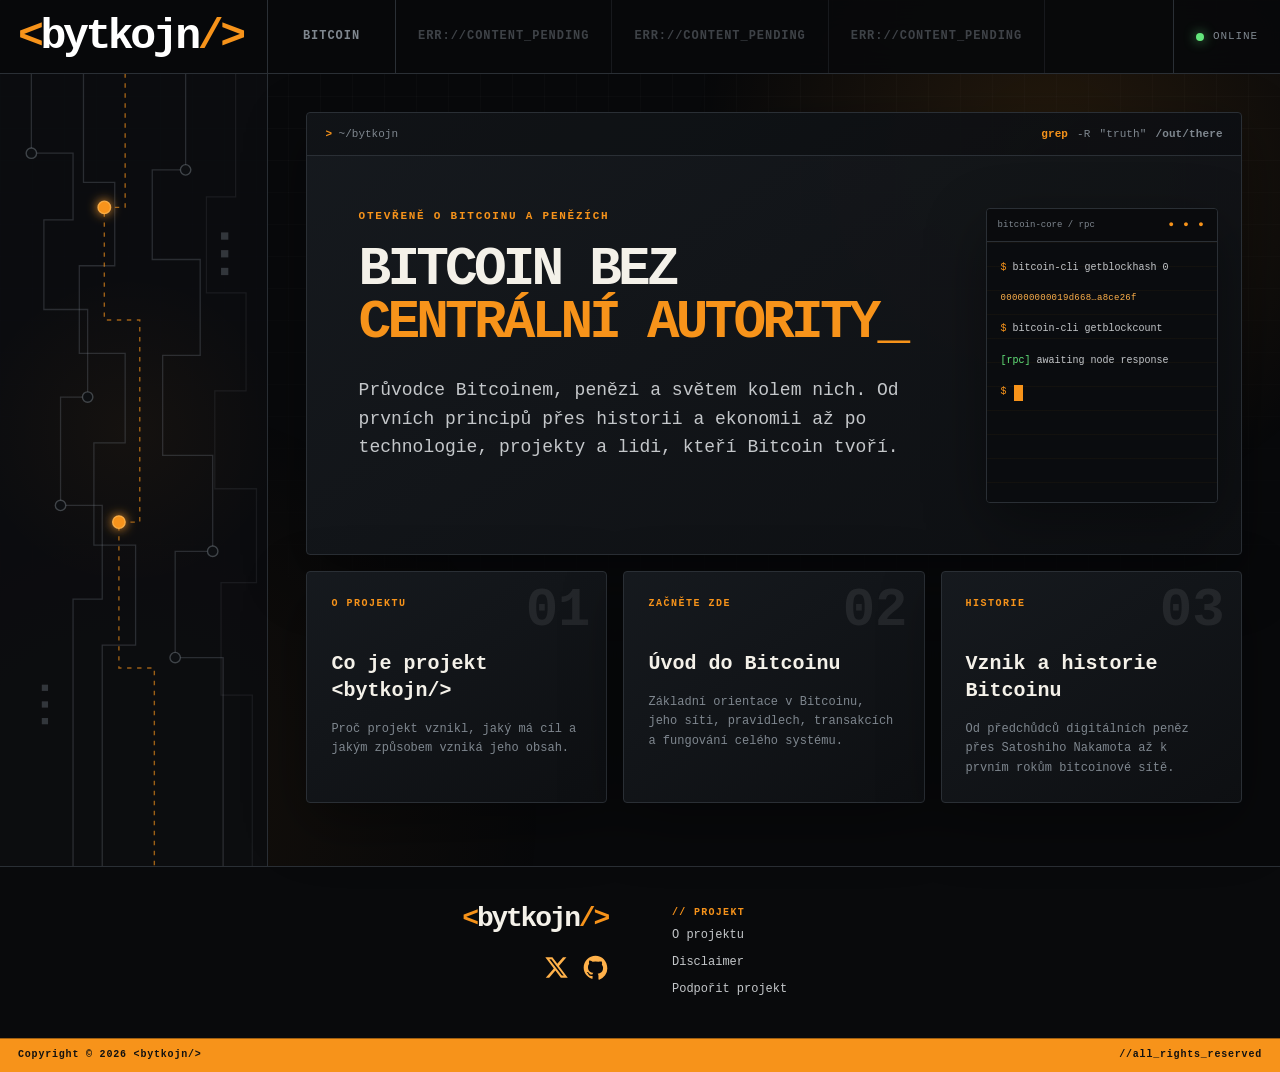
==== commit e679c51b: "Add files via upload" ====
--- a/index.html
+++ b/index.html
@@ -10,6 +10,7 @@
     >
     <meta name="theme-color" content="#0a0b0d">
 
+    <!-- Open Graph -->
     <meta property="og:locale" content="cs_CZ">
     <meta property="og:type" content="website">
     <meta property="og:site_name" content="&lt;bytkojn/&gt;">
@@ -22,8 +23,19 @@
       content="Průvodce Bitcoinem, penězi a světem kolem nich."
     >
     <meta property="og:url" content="https://bytkojn.cz/">
-
-    <meta name="twitter:card" content="summary">
+    <meta
+      property="og:image"
+      content="https://bytkojn.cz/assets/media/social-preview.png"
+    >
+    <meta property="og:image:width" content="1200">
+    <meta property="og:image:height" content="630">
+    <meta
+      property="og:image:alt"
+      content="&lt;bytkojn/&gt; – Otevřeně o Bitcoinu a penězích"
+    >
+
+    <!-- X / Twitter -->
+    <meta name="twitter:card" content="summary_large_image">
     <meta
       name="twitter:title"
       content="&lt;bytkojn/&gt; // Otevřeně o Bitcoinu a penězích"
@@ -31,6 +43,14 @@
     <meta
       name="twitter:description"
       content="Průvodce Bitcoinem, penězi a světem kolem nich."
+    >
+    <meta
+      name="twitter:image"
+      content="https://bytkojn.cz/assets/media/social-preview.png"
+    >
+    <meta
+      name="twitter:image:alt"
+      content="&lt;bytkojn/&gt; – Otevřeně o Bitcoinu a penězích"
     >
 
     <link rel="canonical" href="https://bytkojn.cz/">
@@ -59,7 +79,13 @@
             preserveAspectRatio="xMidYMid slice"
           >
             <defs>
-              <filter id="circuitGlow" x="-100%" y="-100%" width="300%" height="300%">
+              <filter
+                id="circuitGlow"
+                x="-100%"
+                y="-100%"
+                width="300%"
+                height="300%"
+              >
                 <feGaussianBlur stdDeviation="5" result="blur"></feGaussianBlur>
                 <feMerge>
                   <feMergeNode in="blur"></feMergeNode>
@@ -72,18 +98,22 @@
               class="circuit-trace"
               d="M42 0 V76 H82 V140 H54 V226 H96 V310 H70 V414 H110 V504 H82 V760"
             ></path>
+
             <path
               class="circuit-trace"
               d="M92 0 V104 H122 V184 H88 V268 H132 V354 H102 V452 H142 V548 H110 V760"
             ></path>
+
             <path
               class="circuit-trace"
               d="M190 0 V92 H158 V178 H204 V270 H168 V366 H216 V458 H180 V560 H226 V760"
             ></path>
+
             <path
               class="circuit-trace circuit-trace-faint"
               d="M238 0 V118 H210 V210 H248 V304 H218 V398 H258 V488 H224 V596 H254 V760"
             ></path>
+
             <path
               class="circuit-trace circuit-trace-active"
               d="M132 0 V128 H112 V236 H146 V430 H126 V570 H160 V760"
@@ -103,6 +133,7 @@
               r="6"
               filter="url(#circuitGlow)"
             ></circle>
+
             <circle
               class="circuit-node circuit-node-active circuit-node-delay"
               cx="126"
@@ -138,12 +169,18 @@
 
           <div class="hero-layout">
             <div class="hero-copy">
-              <p class="hero-kicker">OTEVŘENĚ O BITCOINU A PENĚZÍCH</p>
+              <p class="hero-kicker">
+                OTEVŘENĚ O BITCOINU A PENĚZÍCH
+              </p>
 
               <h1 id="contentTitle" aria-label="Bitcoin bez pozlátka">
                 Bitcoin bez
                 <span class="rotating-line">
-                  <span class="rotating-word" id="rotatingWord" aria-hidden="true">
+                  <span
+                    class="rotating-word"
+                    id="rotatingWord"
+                    aria-hidden="true"
+                  >
                     pozlátka
                   </span>
                 </span>
@@ -168,7 +205,9 @@
                   bitcoin-cli getblockhash 0
                 </p>
 
-                <p class="hash-output">000000000019d668…a8ce26f</p>
+                <p class="hash-output">
+                  000000000019d668…a8ce26f
+                </p>
 
                 <p>
                   <span class="prompt">$</span>
@@ -193,7 +232,11 @@
           <a class="info-card" href="projekt/o-projektu.html">
             <span class="card-index">01</span>
             <p class="card-label">O PROJEKTU</p>
-            <h2>Co je projekt &lt;bytkojn/&gt;</h2>
+
+            <h2>
+              Co je projekt &lt;bytkojn/&gt;
+            </h2>
+
             <p>
               Proč projekt vznikl, jaký má cíl a jakým způsobem vzniká jeho obsah.
             </p>
@@ -202,7 +245,11 @@
           <a class="info-card" href="bitcoin/uvod.html">
             <span class="card-index">02</span>
             <p class="card-label">ZAČNĚTE ZDE</p>
-            <h2>Úvod do Bitcoinu</h2>
+
+            <h2>
+              Úvod do Bitcoinu
+            </h2>
+
             <p>
               Základní orientace v Bitcoinu, jeho síti, pravidlech, transakcích
               a fungování celého systému.
@@ -212,7 +259,11 @@
           <a class="info-card" href="bitcoin/vznik-a-historie.html">
             <span class="card-index">03</span>
             <p class="card-label">HISTORIE</p>
-            <h2>Vznik a historie Bitcoinu</h2>
+
+            <h2>
+              Vznik a historie Bitcoinu
+            </h2>
+
             <p>
               Od předchůdců digitálních peněz přes Satoshiho Nakamota až k prvním
               rokům bitcoinové sítě.
--- a/assets/css/styles.css
+++ b/assets/css/styles.css
@@ -24,7 +24,7 @@
   --success: #63e67b;
   --warning: #f4d35e;
   --topbar-height: 74px;
-  --sidebar-width: 280px;
+  --sidebar-width: 268px;
   --radius: 4px;
   --shadow: 0 20px 60px rgba(0, 0, 0, 0.38);
 
@@ -125,17 +125,21 @@
   z-index: 50;
   min-height: var(--topbar-height);
   display: grid;
-  grid-template-columns: auto 1fr auto;
+  grid-template-columns: var(--sidebar-width) minmax(0, 1fr) auto;
   align-items: stretch;
   border-bottom: 1px solid var(--line);
   background: rgba(8, 9, 11, 0.94);
   backdrop-filter: blur(16px);
 }
 .brand {
+  width: var(--sidebar-width);
+  min-width: var(--sidebar-width);
+  max-width: var(--sidebar-width);
+
   display: flex;
   align-items: center;
   gap: 10px;
-  min-width: var(--sidebar-width);
+
   padding: 14px 24px;
   border-right: 1px solid var(--line);
 }
@@ -247,7 +251,7 @@
 
   min-height: calc(100vh - var(--topbar-height) - 34px);
 
-  padding: 28px 18px;
+  padding: 14px 14px;
 
   border-right: 1px solid var(--line);
 
@@ -657,12 +661,39 @@
   font-size: clamp(40px, 4.25vw, 68px);
 }
 
+.page-home .hero-copy {
+  min-width: 0;
+}
+
+@media (max-width: 1100px) {
+  .page-home .hero-copy h1 {
+    font-size: clamp(36px, 5vw, 52px);
+  }
+
+  .page-home .rotating-line,
+  .page-home .rotating-word {
+    max-width: 100%;
+    white-space: normal;
+  }
+}
+
 
 /* Slovo, které se bude měnit:
    pozlátka, mýtů, humbuku, zkratek... */
 .rotating-word {
   display: inline-block;
+  max-width: 100%;
+
   color: var(--bitcoin-orange);
+
+  /*
+    Dlouhé víceslovné výrazy se smějí zalomit podle skutečně dostupné
+    šířky textového sloupce. To je důležité hlavně na tabletech, kde
+    vedle nadpisu stále zůstává terminál.
+  */
+  white-space: normal;
+  overflow-wrap: normal;
+  word-break: normal;
 
   transition:
     opacity 220ms ease,
@@ -672,9 +703,14 @@
 /* Celý měnící se výraz je vždy na samostatném druhém řádku. */
 .rotating-line {
   display: block;
-
-  /* Slovo a kurzor se od sebe neoddělí. */
-  white-space: nowrap;
+  min-width: 0;
+  max-width: 100%;
+
+  /*
+    Nezakazujeme zalomení. Krátký výraz zůstane na jednom řádku,
+    dlouhý se zalomí pouze tehdy, když už vedle terminálu nemá místo.
+  */
+  white-space: normal;
 }
 
 /* JavaScript tuto třídu krátce přidá před výměnou slova. */
@@ -1227,7 +1263,7 @@
    ------------------------------------------------------------------------ */
 @media (max-width: 1050px) {
   :root {
-    --sidebar-width: 230px;
+    --sidebar-width: 220px;
   }
 
   .node-status {
@@ -1273,8 +1309,15 @@
    zabírá terminál méně místa a je přitažený blíž k pravému okraji panelu.
    ======================================================================== */
 .page-home .hero-layout {
-  grid-template-columns: minmax(0, 1fr) 232px;
-  gap: clamp(14px, 1.7vw, 26px);
+  /*
+    Terminál zůstává vedle textu i při postupném zužování okna.
+    Zmenšuje se především textový sloupec, takže se odstavce a nadpis
+    přirozeně zalamují. Pravý terminál má jen omezenou pružnou šířku.
+  */
+  grid-template-columns: minmax(0, 1fr) clamp(205px, 20vw, 232px);
+  gap: clamp(16px, 2vw, 28px);
+  align-items: start;
+
   padding:
     clamp(34px, 4vw, 56px)
     clamp(18px, 1.8vw, 28px)
@@ -1283,8 +1326,10 @@
 }
 
 .page-home .node-card {
-  width: 232px;
+  width: 100%;
+  min-width: 0;
   justify-self: end;
+  align-self: start;
   margin-top: 0;
   transform: none;
 }
@@ -1316,17 +1361,38 @@
 }
 
 /*
-  Terminál zůstává vpravo, dokud má nadpis rozumný prostor.
-  Pod text se přesune až na užších noteboocích a při větším přiblížení.
+  Na běžných noteboocích terminál stále zůstává vpravo.
+  Pouze mírně stáhneme jeho šířku a vnitřní rozestupy.
 */
-@media (max-width: 1480px) {
+@media (max-width: 1100px) {
+  .page-home .hero-layout {
+    grid-template-columns: minmax(0, 1fr) clamp(190px, 24vw, 218px);
+    gap: 18px;
+    padding:
+      34px
+      clamp(18px, 2.4vw, 26px)
+      38px
+      clamp(24px, 3vw, 36px);
+  }
+
+  .page-home .node-screen {
+    height: 238px;
+    padding: 16px 12px;
+  }
+}
+
+/*
+  Teprve na opravdu úzkém displeji už dva sloupce nedávají smysl.
+  Až zde se terminál přesune pod text.
+*/
+@media (max-width: 620px) {
   .page-home .hero-layout {
     grid-template-columns: 1fr;
   }
 
   .page-home .node-card {
     width: min(360px, 100%);
-    justify-self: end;
+    justify-self: stretch;
     margin-top: 8px;
   }
 
@@ -1483,7 +1549,7 @@
   /* Programátorské písmo používané na celém webu. */
   font-family: var(--font-mono);
 
-  font-size: 3rem;
+  font-size: 2.7rem;
   font-weight: 700;
   line-height: 1;
 
@@ -1581,18 +1647,18 @@
    ------------------------------------------------------------------------ */
 .bitcoin-section-nav {
   display: grid;
-  gap: 5px;
-  margin-top: 18px;
+  gap: 3px;
+  margin-top: 0;
 }
 
 .bitcoin-nav-link {
   width: 100%;
   min-width: 0;
   display: grid;
-  grid-template-columns: 34px minmax(0, 1fr);
+  grid-template-columns: 30px minmax(0, 1fr);
   align-items: center;
-  gap: 8px;
-  padding: 11px 9px;
+  gap: 7px;
+  padding: 9px 8px;
   border: 1px solid transparent;
   border-radius: var(--radius);
   color: var(--muted);
@@ -5246,6 +5312,10 @@
     border-bottom: 1px solid var(--line);
   }
 
+  .page-bitcoin .sidebar {
+    padding: 0;
+  }
+
   .page-bitcoin .sidebar-navigation-content {
     padding: 14px;
   }
@@ -5365,4 +5435,748 @@
     gap: 8px;
     padding: 16px;
   }
-}+}
+
+/* ========================================================================
+   MOBILNÍ NAVIGACE SEKCE BITCOIN — KOMPAKTNÍ HORIZONTÁLNÍ PÁS
+   Jednotlivé položky jsou nízké a úzké, takže jsou současně vidět dvě až
+   tři položky. Uživatel tak okamžitě vidí, že navigace pokračuje doprava.
+   Pod pásem zůstává tenký horizontální indikátor posunu.
+   ======================================================================== */
+@media (max-width: 760px) {
+  .page-bitcoin .sidebar-navigation-content {
+    padding: 8px 12px 6px;
+  }
+
+  .page-bitcoin .bitcoin-section-nav {
+    display: flex;
+    gap: 6px;
+    margin-top: 0;
+    padding: 0 0 5px;
+    overflow-x: auto;
+    overflow-y: hidden;
+    overscroll-behavior-inline: contain;
+    scroll-snap-type: x proximity;
+    scroll-padding-left: 0;
+    scrollbar-width: thin;
+    scrollbar-color: rgba(247, 147, 26, 0.72) rgba(127, 135, 143, 0.18);
+    -webkit-overflow-scrolling: touch;
+  }
+
+  .page-bitcoin .bitcoin-section-nav::-webkit-scrollbar {
+    height: 3px;
+  }
+
+  .page-bitcoin .bitcoin-section-nav::-webkit-scrollbar-track {
+    background: rgba(127, 135, 143, 0.18);
+  }
+
+  .page-bitcoin .bitcoin-section-nav::-webkit-scrollbar-thumb {
+    border-radius: 999px;
+    background: rgba(247, 147, 26, 0.72);
+  }
+
+  .page-bitcoin .bitcoin-nav-link {
+    flex: 0 0 auto;
+    width: max-content;
+    min-width: 0;
+    min-height: 42px;
+    grid-template-columns: 26px max-content;
+    gap: 5px;
+    padding: 7px 10px 7px 8px;
+    scroll-snap-align: start;
+  }
+
+  .page-bitcoin .bitcoin-nav-number {
+    font-size: 10px;
+  }
+
+  .page-bitcoin .bitcoin-nav-title {
+    overflow: hidden;
+    white-space: nowrap;
+    text-overflow: ellipsis;
+    font-size: 11px;
+    line-height: 1.2;
+  }
+}
+
+@media (max-width: 460px) {
+  .page-bitcoin .sidebar-navigation-content {
+    padding-inline: 10px;
+  }
+
+  .page-bitcoin .bitcoin-nav-link {
+    flex-basis: auto;
+    width: max-content;
+    min-width: 0;
+  }
+}
+
+/* ========================================================================
+   ÚVODNÍ ROTUJÍCÍ NADPIS — MOBILNÍ OPRAVA DLOUHÝCH VÝRAZŮ
+   Dlouhé výrazy se už neoříznou o pravý okraj panelu. Pokud se nevejdou,
+   zalomí se přirozeně mezi slovy a na telefonu se nadpis mírně zmenší.
+   ======================================================================== */
+@media (max-width: 760px) {
+  .page-home .hero-copy h1 {
+    font-size: clamp(32px, 9vw, 42px);
+    line-height: 1.02;
+  }
+
+  .page-home .rotating-line {
+    max-width: 100%;
+    white-space: normal;
+  }
+
+  .page-home .rotating-word {
+    display: inline-block;
+    max-width: 100%;
+    white-space: normal;
+    overflow-wrap: normal;
+    word-break: normal;
+  }
+}
+
+@media (max-width: 420px) {
+  .page-home .hero-copy h1 {
+    font-size: clamp(30px, 8.6vw, 36px);
+  }
+}
+
+/* ========================================================================
+   MOBILNÍ HORIZONTÁLNÍ NAVIGACE — JEDNOTNÝ INDIKÁTOR POSUNU
+   Horní navigace i navigace 01–XX používají na telefonu stejný princip:
+   pouze tenký oranžový scrollbar bez šedé lišty pod ním.
+   ======================================================================== */
+@media (max-width: 760px) {
+  /*
+    Horní oranžová čára pod aktivním tabem by se s indikátorem posunu
+    opticky zdvojovala, proto ji na mobilu vypneme. Aktivní Bitcoin je
+    stále poznat podle světlého textu a lehce oranžového pozadí.
+  */
+  .top-tab::after {
+    display: none;
+  }
+
+  .top-navigation {
+    padding-bottom: 3px;
+
+    scrollbar-width: thin;
+    scrollbar-color: rgba(247, 147, 26, 0.78) transparent;
+  }
+
+  .top-navigation::-webkit-scrollbar {
+    height: 3px;
+  }
+
+  .top-navigation::-webkit-scrollbar-track {
+    background: transparent;
+  }
+
+  .top-navigation::-webkit-scrollbar-thumb {
+    border-radius: 999px;
+    background: rgba(247, 147, 26, 0.78);
+  }
+
+  /*
+    Stejný vzhled spodní navigace 01–XX:
+    oranžový jezdec, žádná šedá stopa.
+  */
+  .page-bitcoin .bitcoin-section-nav {
+    scrollbar-color: rgba(247, 147, 26, 0.78) transparent;
+  }
+
+  .page-bitcoin .bitcoin-section-nav::-webkit-scrollbar-track {
+    background: transparent;
+  }
+
+  .page-bitcoin .bitcoin-section-nav::-webkit-scrollbar-thumb {
+    background: rgba(247, 147, 26, 0.78);
+  }
+}
+
+/* ========================================================================
+   MOBILNÍ FOOTER — JEDNOTNÉ ZAROVNÁNÍ
+   Na desktopu zůstávají dva sloupce proti sobě. Na mobilu se footer skládá
+   do jednoho sloupce, proto logo, sociální odkazy i projektové odkazy
+   zarovnáme na stejnou levou osu.
+   ======================================================================== */
+@media (max-width: 760px) {
+  .footer-main {
+    width: min(100% - 40px, 480px);
+    grid-template-columns: 1fr;
+    row-gap: 28px;
+    justify-content: stretch;
+  }
+
+  .footer-identity {
+    align-items: flex-start;
+    gap: 16px;
+  }
+
+  .footer-socials {
+    justify-content: flex-start;
+  }
+
+  .footer-project {
+    align-items: flex-start;
+  }
+}
+
+/* ========================================================================
+   ÚVOD BITCOINU — VERTIKÁLNÍ SCHÉMA PRO TABLET / MOBIL
+   Desktop nad 768 px používá původní horizontální SVG. Od 768 px níže se
+   zobrazí samostatná svislá varianta, takže uživatel pokračuje přirozeně
+   dolů a nemusí uvnitř stránky horizontálně posouvat grafiku.
+   ======================================================================== */
+
+.bitcoin-system-map-mobile {
+  display: none;
+}
+
+@media (max-width: 768px) {
+  .bitcoin-system-map {
+    min-height: 0;
+    overflow: hidden;
+  }
+
+  .bitcoin-system-map-graphic {
+    display: none;
+  }
+
+  .bitcoin-system-map-mobile {
+    width: 100%;
+    height: auto;
+    display: block;
+  }
+
+  /*
+    Na mobilní variantě nechceme žádnou minimální šířku ani horizontální
+    scrollbar zděděný z desktopového schématu.
+  */
+  .bitcoin-system-map {
+    overflow-x: hidden;
+  }
+
+  .bitcoin-system-map-mobile .system-stage-panel {
+    fill: rgba(17, 20, 24, 0.94);
+    stroke: rgba(58, 65, 73, 0.98);
+  }
+
+  .bitcoin-system-map-mobile .system-stage-accent .system-stage-panel {
+    fill: url("#mobileMapActiveBlock");
+    stroke: rgba(247, 147, 26, 0.78);
+  }
+
+  .bitcoin-system-map-mobile .mobile-flow-line {
+    fill: none;
+    stroke: rgba(247, 147, 26, 0.72);
+    stroke-width: 1.5;
+    stroke-dasharray: 4 8;
+    vector-effect: non-scaling-stroke;
+    animation: bitcoinFlow 12s linear infinite;
+  }
+
+  .bitcoin-system-map-mobile .mobile-chain-line {
+    fill: none;
+    stroke: rgba(127, 135, 143, 0.48);
+    stroke-width: 1.2;
+    vector-effect: non-scaling-stroke;
+  }
+
+  .bitcoin-system-map-mobile .mobile-chain-line-active {
+    stroke: rgba(247, 147, 26, 0.78);
+    stroke-dasharray: 4 7;
+    animation: bitcoinFlow 10s linear infinite;
+  }
+
+  .bitcoin-system-map-mobile .chain-block rect {
+    fill: rgba(17, 20, 24, 0.94);
+  }
+
+  .bitcoin-system-map-mobile .chain-block-active rect {
+    fill: url("#mobileMapActiveBlock");
+  }
+
+  .bitcoin-system-map-mobile .pow-symbol {
+    filter: url("#mobileMapOrangeGlow");
+  }
+}
+
+/* ========================================================================
+   HORNÍ NAVIGACE — OPRAVA ÚZKÉHO TABLETU
+   ======================================================================== */
+@media (max-width: 800px) and (min-width: 761px) {
+  .top-navigation {
+    overflow-x: auto;
+    overflow-y: hidden;
+    overscroll-behavior-inline: contain;
+    -webkit-overflow-scrolling: touch;
+  }
+
+  .top-tab {
+    flex: 0 0 auto;
+    min-width: max-content;
+    padding-inline: 18px;
+    white-space: nowrap;
+  }
+}
+
+/* ========================================================================
+   HORNÍ NAVIGACE — JEDEN INDIKÁTOR POSUNU I NA TABLETU
+   ======================================================================== */
+@media (max-width: 800px) and (min-width: 761px) {
+  .top-tab::after {
+    display: none;
+  }
+
+  .top-navigation {
+    padding-bottom: 3px;
+    scrollbar-width: thin;
+    scrollbar-color: rgba(247, 147, 26, 0.78) transparent;
+  }
+
+  .top-navigation::-webkit-scrollbar {
+    height: 3px;
+  }
+
+  .top-navigation::-webkit-scrollbar-track {
+    background: transparent;
+  }
+
+  .top-navigation::-webkit-scrollbar-thumb {
+    border-radius: 999px;
+    background: rgba(247, 147, 26, 0.78);
+  }
+}
+
+/* ========================================================================
+   MOBILNÍ NADPISY ČLÁNKŮ — OPRAVA USEKNUTÍ
+   ======================================================================== */
+@media (max-width: 760px) {
+  body.article-text-page .article-header h1,
+  body.project-text-page .article-header h1 {
+    max-width: 100%;
+    font-size: clamp(24px, 9.4vw, 42px);
+    line-height: 1.08;
+    letter-spacing: -0.03em;
+    white-space: normal;
+    overflow-wrap: anywhere;
+    word-break: normal;
+  }
+
+  body.article-text-page #contentTitle.bitcoin-title-enhanced,
+  body.project-text-page #contentTitle.bitcoin-title-enhanced {
+    display: block;
+    max-width: 100%;
+    padding-bottom: 16px;
+  }
+
+  body.article-text-page #contentTitle.bitcoin-title-enhanced .bitcoin-title-word,
+  body.project-text-page #contentTitle.bitcoin-title-enhanced .bitcoin-title-word {
+    max-width: 100%;
+    white-space: normal;
+    overflow-wrap: anywhere;
+    word-break: normal;
+  }
+}
+
+/* ========================================================================
+   CIRCUIT GRAFIKA V HLAVIČCE ČLÁNKU — POUZE VELKÉ DESKTOPY
+   ======================================================================== */
+body.article-text-page .article-header {
+  padding-right: 0;
+}
+
+body.article-text-page .article-header-circuit {
+  display: none;
+}
+
+@media (min-width: 1440px) {
+  body.article-text-page .article-header {
+    padding-right: 250px;
+  }
+
+  body.article-text-page .article-header-circuit {
+    display: block;
+    top: -22px;
+    right: -8px;
+    width: 225px;
+    height: 175px;
+    opacity: 0.88;
+  }
+}
+
+/* ========================================================================
+   MOBILNÍ ODKAZ NA NADPIS — MIMO TOK TEXTU
+   ======================================================================== */
+@media (max-width: 760px) {
+  body.article-text-page
+  .article-content
+  .article-text-section > h2 {
+    padding-right: 34px;
+  }
+
+  .article-heading-link {
+    position: absolute;
+    top: 0.12em;
+    right: 0;
+    left: auto;
+
+    width: 27px;
+    height: 27px;
+
+    margin: 0;
+    vertical-align: initial;
+
+    opacity: 0.42;
+    visibility: visible;
+    transform: none;
+  }
+
+  body.article-text-page
+  .article-content
+  .article-text-section > h2:hover
+  .article-heading-link,
+  .article-heading-link:focus-visible,
+  .article-heading-link.is-copied {
+    opacity: 1;
+    transform: none;
+  }
+}
+
+/* ========================================================================
+   ÚVOD BITCOINU — STRIKTNĚ JEDNA VARIANTA SCHÉMATU
+   Pojistka proti tomu, aby se horizontální a vertikální SVG zobrazily
+   současně. 768 px a méně = pouze vertikální. 769 px a více = pouze
+   horizontální.
+   ======================================================================== */
+@media (max-width: 768px) {
+  .bitcoin-system-map > .bitcoin-system-map-graphic {
+    display: none !important;
+  }
+
+  .bitcoin-system-map > .bitcoin-system-map-mobile {
+    display: block !important;
+  }
+}
+
+@media (min-width: 769px) {
+  .bitcoin-system-map > .bitcoin-system-map-graphic {
+    display: block !important;
+  }
+
+  .bitcoin-system-map > .bitcoin-system-map-mobile {
+    display: none !important;
+  }
+}
+
+/* ========================================================================
+   TABLET / MENŠÍ NOTEBOOK — LOGO BEZ KOLIZE S HORNÍ NAVIGACÍ
+   V původním breakpointu do 1050 px se sidebar zúžil na 220 px, ale logo
+   zůstalo stejně velké jako na desktopu. Proto <bytkojn/> přetékalo do
+   záložky BITCOIN. V pásmu 761–1050 px držíme společnou šířku 250 px
+   a logo lehce zmenšíme, aby zůstalo bezpečně uvnitř svého sloupce.
+   ======================================================================== */
+@media (min-width: 761px) and (max-width: 1050px) {
+  :root {
+    --sidebar-width: 250px;
+  }
+
+  .topbar {
+    grid-template-columns: var(--sidebar-width) minmax(0, 1fr);
+  }
+
+  .brand {
+    width: var(--sidebar-width);
+    min-width: var(--sidebar-width);
+    max-width: var(--sidebar-width);
+
+    padding-inline: 16px;
+    overflow: hidden;
+
+    font-size: 2.35rem;
+  }
+}
+
+/* ========================================================================
+   TABLET / MENŠÍ NOTEBOOK — KOMPAKTNĚJŠÍ LEVÝ SLOUPEC
+   Předchozí oprava kolize nechávala v pásmu 761–1050 px sidebar zbytečně
+   široký. Teď jeho šířka plynule roste s viewportem a logo se současně
+   mírně zmenšuje, takže zůstane uvnitř bez kolize s BITCOIN.
+   ======================================================================== */
+@media (min-width: 761px) and (max-width: 1050px) {
+  :root {
+    --sidebar-width: clamp(220px, 22.5vw, 235px);
+  }
+
+  .topbar {
+    grid-template-columns: var(--sidebar-width) minmax(0, 1fr);
+  }
+
+  .brand {
+    width: var(--sidebar-width);
+    min-width: var(--sidebar-width);
+    max-width: var(--sidebar-width);
+
+    padding-inline: 14px;
+    overflow: hidden;
+
+    font-size: clamp(2rem, 3.2vw, 2.2rem);
+  }
+}
+
+/* ========================================================================
+   TABLET / MENŠÍ NOTEBOOK — JEŠTĚ KOMPAKTNĚJŠÍ LEVÝ SLOUPEC
+   V pásmu 761–1050 px zmenšíme současně logo i jeho sloupec. Díky tomu
+   získá hlavní obsah více místa, ale pravá hrana loga a sidebaru zůstane
+   pořád přesně v jedné svislici.
+   ======================================================================== */
+@media (min-width: 761px) and (max-width: 1050px) {
+  :root {
+    --sidebar-width: clamp(198px, 20vw, 218px);
+  }
+
+  .topbar {
+    grid-template-columns: var(--sidebar-width) minmax(0, 1fr);
+  }
+
+  .brand {
+    width: var(--sidebar-width);
+    min-width: var(--sidebar-width);
+    max-width: var(--sidebar-width);
+
+    padding-inline: 12px;
+    overflow: hidden;
+
+    font-size: clamp(1.8rem, 2.7vw, 2.05rem);
+  }
+}
+
+/* ========================================================================
+   MALÝ TABLET — STEJNÁ STRUKTURA JAKO MOBIL
+   Do 820 px už levý sidebar nedává smysl: ubírá příliš mnoho prostoru
+   článku. Proto se navigace přesune nahoru pod hlavní lištu a hlavní obsah
+   využije celou šířku. Od 821 px výše zůstává desktop/tabletový sidebar.
+   ======================================================================== */
+@media (min-width: 761px) and (max-width: 820px) {
+  :root {
+    --topbar-height: auto;
+  }
+
+  /* Logo je samostatný horní řádek, stejně jako na mobilu. */
+  .topbar {
+    position: relative;
+    display: block;
+    min-height: auto;
+  }
+
+  .brand {
+    width: 100%;
+    min-width: 0;
+    max-width: none;
+
+    padding: 12px 16px;
+    border-right: 0;
+    border-bottom: 1px solid var(--line);
+
+    font-size: 1.7rem;
+    overflow: visible;
+  }
+
+  /* Hlavní horní záložky jsou pod logem a mohou se vodorovně posouvat. */
+  .top-navigation {
+    width: 100%;
+    min-height: 56px;
+
+    display: flex;
+    overflow-x: auto;
+    overflow-y: hidden;
+
+    overscroll-behavior-inline: contain;
+    scroll-snap-type: x proximity;
+    -webkit-overflow-scrolling: touch;
+
+    padding-bottom: 3px;
+
+    scrollbar-width: thin;
+    scrollbar-color: rgba(247, 147, 26, 0.78) transparent;
+  }
+
+  .top-navigation::-webkit-scrollbar {
+    height: 3px;
+  }
+
+  .top-navigation::-webkit-scrollbar-track {
+    background: transparent;
+  }
+
+  .top-navigation::-webkit-scrollbar-thumb {
+    border-radius: 999px;
+    background: rgba(247, 147, 26, 0.78);
+  }
+
+  .top-tab {
+    flex: 0 0 auto;
+    min-width: max-content;
+    min-height: 52px;
+    padding-inline: 16px;
+    white-space: nowrap;
+    scroll-snap-align: start;
+  }
+
+  /* Na malém tabletu používáme pouze jeden oranžový indikátor posunu. */
+  .top-tab::after {
+    display: none;
+  }
+
+  /*
+    Hlavní změna:
+    sidebar už není vlevo. Stane se horním pruhem nad obsahem.
+  */
+  .app-shell {
+    display: block;
+  }
+
+  .sidebar {
+    position: relative;
+    top: auto;
+
+    width: 100%;
+    min-height: auto;
+    max-height: none;
+
+    padding: 0;
+
+    border-right: 0;
+    border-bottom: 1px solid var(--line);
+
+    overflow: hidden;
+  }
+
+  /* Dekorativní sidebar hlavní úvodní stránky na malém tabletu schováme. */
+  .sidebar.is-home {
+    display: none;
+  }
+
+  /* Bitcoin navigace 01–XX je nahoře jako horizontální pás. */
+  .page-bitcoin .sidebar-navigation-content {
+    padding: 8px 12px 6px;
+  }
+
+  .page-bitcoin .bitcoin-section-nav {
+    display: flex;
+    gap: 6px;
+
+    margin-top: 0;
+    padding: 0 0 5px;
+
+    overflow-x: auto;
+    overflow-y: hidden;
+
+    overscroll-behavior-inline: contain;
+    scroll-snap-type: x proximity;
+    scroll-padding-left: 0;
+    -webkit-overflow-scrolling: touch;
+
+    scrollbar-width: thin;
+    scrollbar-color: rgba(247, 147, 26, 0.78) transparent;
+  }
+
+  .page-bitcoin .bitcoin-section-nav::-webkit-scrollbar {
+    height: 3px;
+  }
+
+  .page-bitcoin .bitcoin-section-nav::-webkit-scrollbar-track {
+    background: transparent;
+  }
+
+  .page-bitcoin .bitcoin-section-nav::-webkit-scrollbar-thumb {
+    border-radius: 999px;
+    background: rgba(247, 147, 26, 0.78);
+  }
+
+  .page-bitcoin .bitcoin-nav-link {
+    flex: 0 0 auto;
+    width: max-content;
+    min-width: 0;
+    min-height: 42px;
+
+    grid-template-columns: 26px max-content;
+    gap: 5px;
+
+    padding: 7px 10px 7px 8px;
+
+    scroll-snap-align: start;
+  }
+
+  .page-bitcoin .bitcoin-nav-link[href]:hover,
+  .page-bitcoin .bitcoin-nav-link[href]:focus-visible {
+    transform: none;
+  }
+
+  .page-bitcoin .bitcoin-nav-number {
+    font-size: 10px;
+  }
+
+  .page-bitcoin .bitcoin-nav-title {
+    white-space: nowrap;
+    font-size: 11px;
+    line-height: 1.2;
+  }
+
+  /* Hlavní obsah teď může využít prakticky celou šířku tabletu. */
+  .content-area {
+    width: 100%;
+    padding: 16px;
+  }
+
+  .content-area > *,
+  .page-bitcoin-article .content-area > .article-panel,
+  .article-page-panel {
+    width: 100%;
+  }
+
+  /* Footer se na tomto rozměru skládá stejně jako na mobilu. */
+  .footer-main {
+    width: min(100% - 40px, 480px);
+    max-width: none;
+    margin-inline: auto;
+
+    grid-template-columns: 1fr;
+    row-gap: 28px;
+    justify-content: stretch;
+
+    padding-block: 26px;
+  }
+
+  .footer-identity,
+  .footer-project {
+    align-items: flex-start;
+  }
+
+  .footer-identity {
+    gap: 16px;
+  }
+
+  .footer-socials {
+    justify-content: flex-start;
+  }
+}
+
+/* ========================================================================
+   MOBIL — LOGO PŘES CELOU ŠÍŘKU HORNÍHO ŘÁDKU
+   Po sjednocení šířky brandu se na mobilu zachovala desktopová pevná width,
+   takže spodní oddělovací čára končila jen pod logem. Na mobilu musí brand
+   vyplnit celý horní řádek.
+   ======================================================================== */
+@media (max-width: 760px) {
+  .brand {
+    width: 100%;
+    min-width: 0;
+    max-width: none;
+
+    border-right: 0;
+    border-bottom: 1px solid var(--line);
+  }
+}
